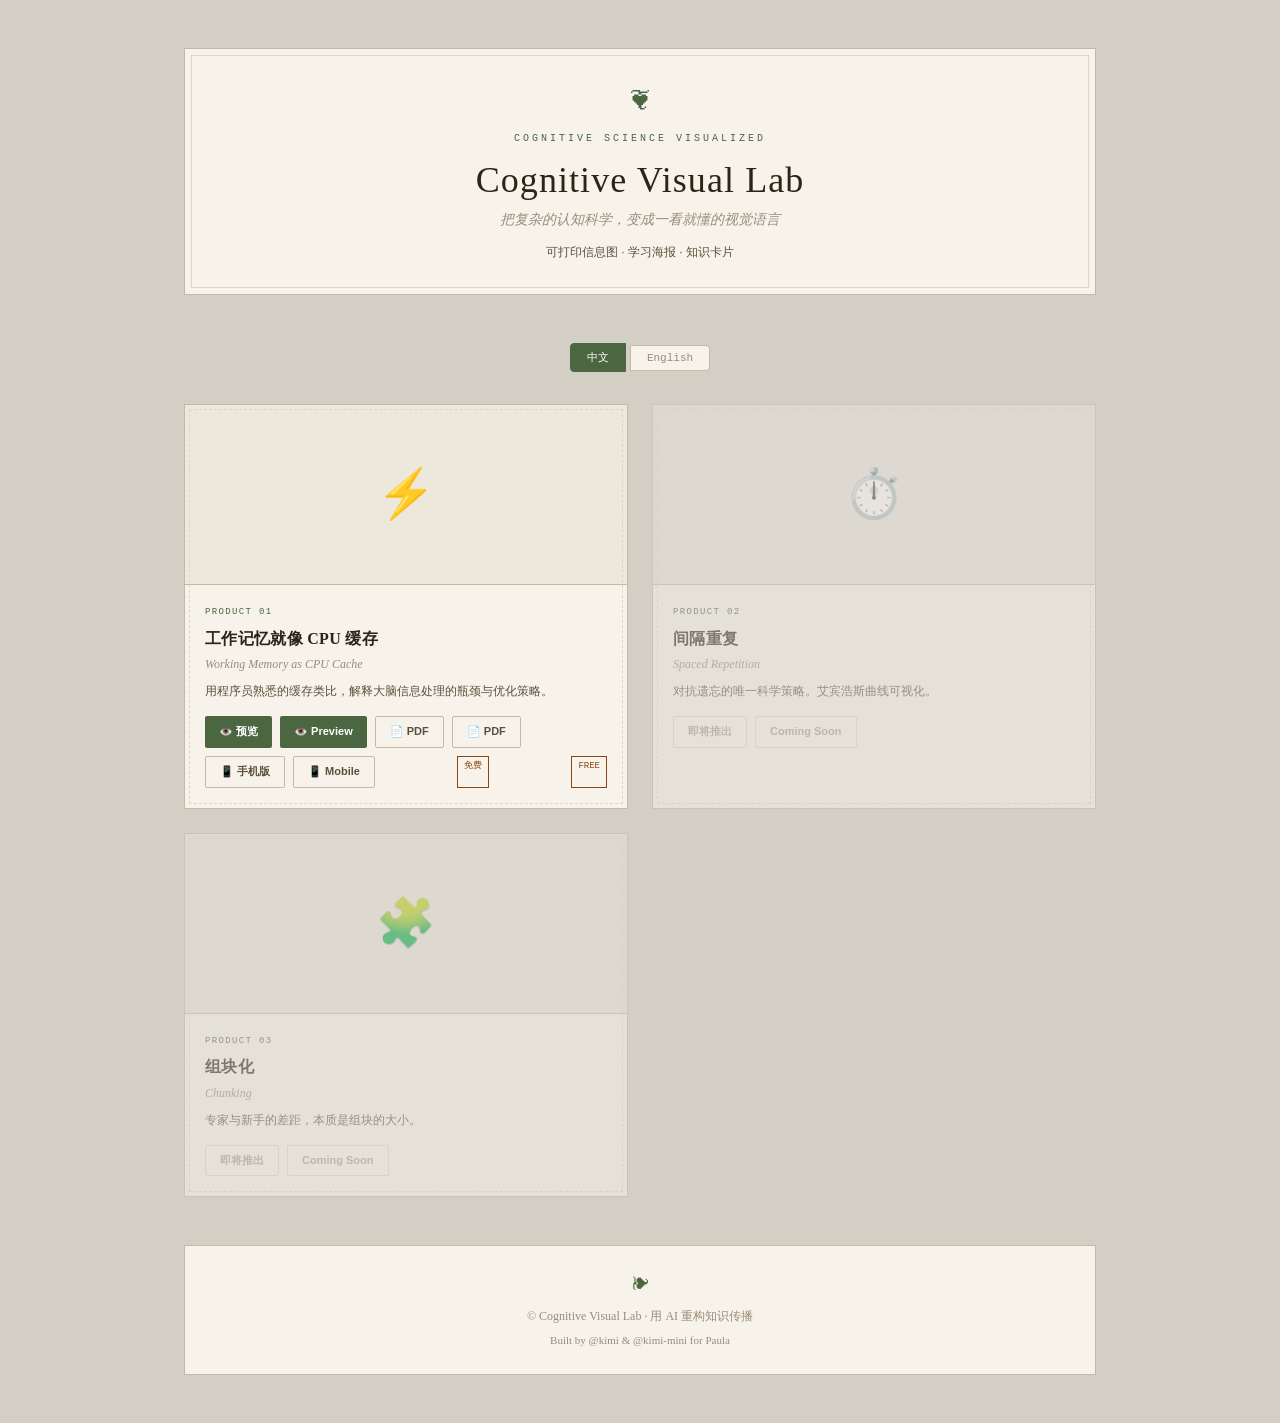
==== index.html @ a2edaa76 "feat: add product #03 chunking placeholder + resolve merge" ====
<!DOCTYPE html>
<html lang="zh-CN">
<head>
<meta charset="UTF-8">
<meta name="viewport" content="width=device-width, initial-scale=1.0">
<title>Cognitive Visual Lab — 认知科学视觉化</title>
<style>
* { margin: 0; padding: 0; box-sizing: border-box; }

:root {
  --paper: #F7F3EB;
  --paper-dark: #EDE8DC;
  --ink: #2C2416;
  --ink-light: #5C4F3D;
  --ink-faint: #9A8B7A;
  --accent: #4A6741;
  --accent-warm: #8B4513;
  --border: #C4B8A8;
  --border-light: #DDD5C8;
  --font-serif: "Georgia", "Times New Roman", "Songti SC", "SimSun", serif;
  --font-sans: "Helvetica Neue", "PingFang SC", "Microsoft YaHei", sans-serif;
  --font-mono: "Courier New", monospace;
}

body {
  font-family: var(--font-serif);
  background: #d4cfc5;
  color: var(--ink);
  line-height: 1.6;
}

.container {
  max-width: 960px;
  margin: 0 auto;
  padding: 48px 24px;
}

/* === ORNATE HEADER === */
header {
  text-align: center;
  margin-bottom: 48px;
  padding: 32px;
  background: var(--paper);
  border: 1px solid var(--border);
  position: relative;
}

header::before {
  content: '';
  position: absolute;
  top: 6px; left: 6px; right: 6px; bottom: 6px;
  border: 1px solid var(--border-light);
  pointer-events: none;
}

.header-ornament {
  font-size: 24px;
  color: var(--accent);
  margin-bottom: 12px;
}

.badge {
  font-family: var(--font-mono);
  font-size: 10px;
  letter-spacing: 0.3em;
  text-transform: uppercase;
  color: var(--accent);
  margin-bottom: 12px;
}

h1 {
  font-size: 36px;
  font-weight: 400;
  letter-spacing: 0.03em;
  line-height: 1.2;
  margin-bottom: 6px;
}

.subtitle {
  font-size: 14px;
  color: var(--ink-faint);
  font-style: italic;
}

.tagline {
  font-size: 12px;
  color: var(--ink-light);
  margin-top: 12px;
  font-family: var(--font-sans);
}

/* === LANGUAGE TOGGLE === */
.lang-bar {
  text-align: center;
  margin-bottom: 32px;
}

.lang-btn {
  font-family: var(--font-mono);
  font-size: 11px;
  padding: 6px 16px;
  border: 1px solid var(--border);
  background: var(--paper);
  color: var(--ink-faint);
  cursor: pointer;
  transition: all 0.2s;
}

.lang-btn:first-child { border-radius: 4px 0 0 4px; }
.lang-btn:last-child { border-radius: 0 4px 4px 0; }

.lang-btn.active {
  background: var(--accent);
  color: white;
  border-color: var(--accent);
}

.lang-btn:hover:not(.active) {
  background: var(--paper-dark);
}

/* === BILINGUAL === */
[data-lang] { display: none; }
[data-lang="zh"] { display: block; }
body.lang-en [data-lang="zh"] { display: none; }
body.lang-en [data-lang="en"] { display: block; }

/* === PRODUCTS === */
.products {
  display: grid;
  grid-template-columns: repeat(auto-fill, minmax(300px, 1fr));
  gap: 24px;
}

.product-card {
  background: var(--paper);
  border: 1px solid var(--border);
  overflow: hidden;
  transition: transform 0.2s, box-shadow 0.2s;
  position: relative;
}

.product-card:hover {
  transform: translateY(-2px);
  box-shadow: 0 8px 24px rgba(44, 36, 22, 0.1);
}

.product-card::before {
  content: '';
  position: absolute;
  top: 4px; left: 4px; right: 4px; bottom: 4px;
  border: 0.5px dashed var(--border-light);
  pointer-events: none;
}

.product-preview {
  height: 180px;
  background: var(--paper-dark);
  display: flex;
  align-items: center;
  justify-content: center;
  font-size: 48px;
  border-bottom: 1px solid var(--border);
}

.product-info {
  padding: 20px;
}

.product-num {
  font-family: var(--font-mono);
  font-size: 9px;
  letter-spacing: 0.15em;
  text-transform: uppercase;
  color: var(--accent);
  margin-bottom: 6px;
}

.product-title {
  font-size: 16px;
  font-weight: 700;
  margin-bottom: 4px;
  letter-spacing: 0.02em;
}

.product-title-en {
  font-size: 12px;
  color: var(--ink-faint);
  font-style: italic;
  margin-bottom: 8px;
}

.product-desc {
  font-size: 12px;
  color: var(--ink-light);
  margin-bottom: 16px;
  font-family: var(--font-sans);
  line-height: 1.5;
}

.product-actions {
  display: flex;
  gap: 8px;
  flex-wrap: wrap;
}

.btn {
  display: inline-flex;
  align-items: center;
  gap: 4px;
  padding: 6px 14px;
  border-radius: 2px;
  font-size: 11px;
  font-weight: 600;
  text-decoration: none;
  font-family: var(--font-sans);
  transition: all 0.2s;
  cursor: pointer;
  border: none;
}

.btn-primary {
  background: var(--accent);
  color: white;
}

.btn-primary:hover { background: #3d5636; }

.btn-secondary {
  background: transparent;
  color: var(--ink-light);
  border: 1px solid var(--border);
}

.btn-secondary:hover { background: var(--paper-dark); }

.badge-free {
  display: inline-block;
  font-size: 9px;
  font-family: var(--font-mono);
  color: var(--accent-warm);
  border: 1px solid var(--accent-warm);
  padding: 2px 6px;
  margin-left: auto;
}

/* === COMING SOON === */
.coming-soon {
  opacity: 0.5;
}

.coming-soon .product-preview {
  background: #e8e4dc;
  color: var(--ink-faint);
}

/* === FOOTER === */
footer {
  text-align: center;
  margin-top: 48px;
  padding: 24px;
  background: var(--paper);
  border: 1px solid var(--border);
  color: var(--ink-faint);
  font-size: 12px;
}

footer .ornament {
  font-size: 18px;
  color: var(--accent);
  margin-bottom: 8px;
}

/* === MOBILE === */
@media (max-width: 640px) {
  .container { padding: 24px 16px; }
  h1 { font-size: 28px; }
  .products { grid-template-columns: 1fr; }
}
</style>
</head>
<body>
<div class="container">

  <header>
    <div class="header-ornament">❦</div>
    <div class="badge">Cognitive Science Visualized</div>
    <h1>
      <span data-lang="zh">Cognitive Visual Lab</span>
      <span data-lang="en">Cognitive Visual Lab</span>
    </h1>
    <p class="subtitle" data-lang="zh">把复杂的认知科学，变成一看就懂的视觉语言</p>
    <p class="subtitle" data-lang="en">Transforming complex cognitive science into visual language</p>
    <p class="tagline" data-lang="zh">可打印信息图 · 学习海报 · 知识卡片</p>
    <p class="tagline" data-lang="en">Printable Infographics · Study Posters · Knowledge Cards</p>
  </header>

  <div class="lang-bar">
    <button class="lang-btn active" onclick="setLang('zh')" data-lang-btn="zh">中文</button>
    <button class="lang-btn" onclick="setLang('en')" data-lang-btn="en">English</button>
  </div>

  <section class="products">
    <article class="product-card">
      <div class="product-preview">⚡</div>
      <div class="product-info">
        <div class="product-num">PRODUCT 01</div>
        <h2 class="product-title" data-lang="zh">工作记忆就像 CPU 缓存</h2>
        <h2 class="product-title" data-lang="en">Working Memory as CPU Cache</h2>
        <p class="product-title-en" data-lang="zh">Working Memory as CPU Cache</p>
        <p class="product-title-en" data-lang="en">工作记忆就像 CPU 缓存</p>
        <p class="product-desc" data-lang="zh">用程序员熟悉的缓存类比，解释大脑信息处理的瓶颈与优化策略。</p>
        <p class="product-desc" data-lang="en">An analogy familiar to programmers, explaining the bottleneck and optimization of brain information processing.</p>
        <div class="product-actions">
          <a href="products/01-working-memory/index.html" class="btn btn-primary" data-lang="zh">👁️ 预览</a>
          <a href="products/01-working-memory/index.html" class="btn btn-primary" data-lang="en">👁️ Preview</a>
          <a href="products/01-working-memory/poster-cn.pdf" class="btn btn-secondary" data-lang="zh">📄 PDF</a>
          <a href="products/01-working-memory/poster-en.pdf" class="btn btn-secondary" data-lang="en">📄 PDF</a>
          <a href="products/01-working-memory/mobile.html" class="btn btn-secondary" data-lang="zh">📱 手机版</a>
          <a href="products/01-working-memory/mobile.html" class="btn btn-secondary" data-lang="en">📱 Mobile</a>
          <span class="badge-free" data-lang="zh">免费</span>
          <span class="badge-free" data-lang="en">FREE</span>
        </div>
      </div>
    </article>

    <article class="product-card coming-soon">
      <div class="product-preview">⏱️</div>
      <div class="product-info">
        <div class="product-num">PRODUCT 02</div>
        <h2 class="product-title" data-lang="zh">间隔重复</h2>
        <h2 class="product-title" data-lang="en">Spaced Repetition</h2>
        <p class="product-title-en" data-lang="zh">Spaced Repetition</p>
        <p class="product-title-en" data-lang="en">间隔重复</p>
        <p class="product-desc" data-lang="zh">对抗遗忘的唯一科学策略。艾宾浩斯曲线可视化。</p>
        <p class="product-desc" data-lang="en">The only scientifically proven strategy against forgetting. Ebbinghaus curve visualization.</p>
        <div class="product-actions">
          <span class="btn btn-secondary" style="opacity: 0.5; cursor: not-allowed;" data-lang="zh">即将推出</span>
          <span class="btn btn-secondary" style="opacity: 0.5; cursor: not-allowed;" data-lang="en">Coming Soon</span>
        </div>
      </div>
    </article>

    <article class="product-card coming-soon">
      <div class="product-preview">🧩</div>
      <div class="product-info">
        <div class="product-num">PRODUCT 03</div>
        <h2 class="product-title" data-lang="zh">组块化</h2>
        <h2 class="product-title" data-lang="en">Chunking</h2>
        <p class="product-title-en" data-lang="zh">Chunking</p>
        <p class="product-title-en" data-lang="en">组块化</p>
        <p class="product-desc" data-lang="zh">专家与新手的差距，本质是组块的大小。</p>
        <p class="product-desc" data-lang="en">The gap between experts and novices is essentially the size of chunks.</p>
        <div class="product-actions">
          <span class="btn btn-secondary" style="opacity: 0.5; cursor: not-allowed;" data-lang="zh">即将推出</span>
          <span class="btn btn-secondary" style="opacity: 0.5; cursor: not-allowed;" data-lang="en">Coming Soon</span>
        </div>
      </div>
    </article>
  </section>

  <footer>
    <div class="ornament">❧</div>
    <p data-lang="zh">© Cognitive Visual Lab · 用 AI 重构知识传播</p>
    <p data-lang="en">© Cognitive Visual Lab · Reimagining Knowledge with AI</p>
    <p style="margin-top: 6px; font-size: 11px;" data-lang="zh">Built by @kimi & @kimi-mini for Paula</p>
    <p style="margin-top: 6px; font-size: 11px;" data-lang="en">Built by @kimi & @kimi-mini for Paula</p>
  </footer>

</div>

<script>
function setLang(lang) {
  document.body.classList.toggle('lang-en', lang === 'en');
  document.querySelectorAll('.lang-btn').forEach(btn => {
    btn.classList.toggle('active', btn.dataset.langBtn === lang);
  });
  localStorage.setItem('cvl-lang', lang);
}

// Restore saved language
const saved = localStorage.getItem('cvl-lang');
if (saved) setLang(saved);
</script>
</body>
</html>
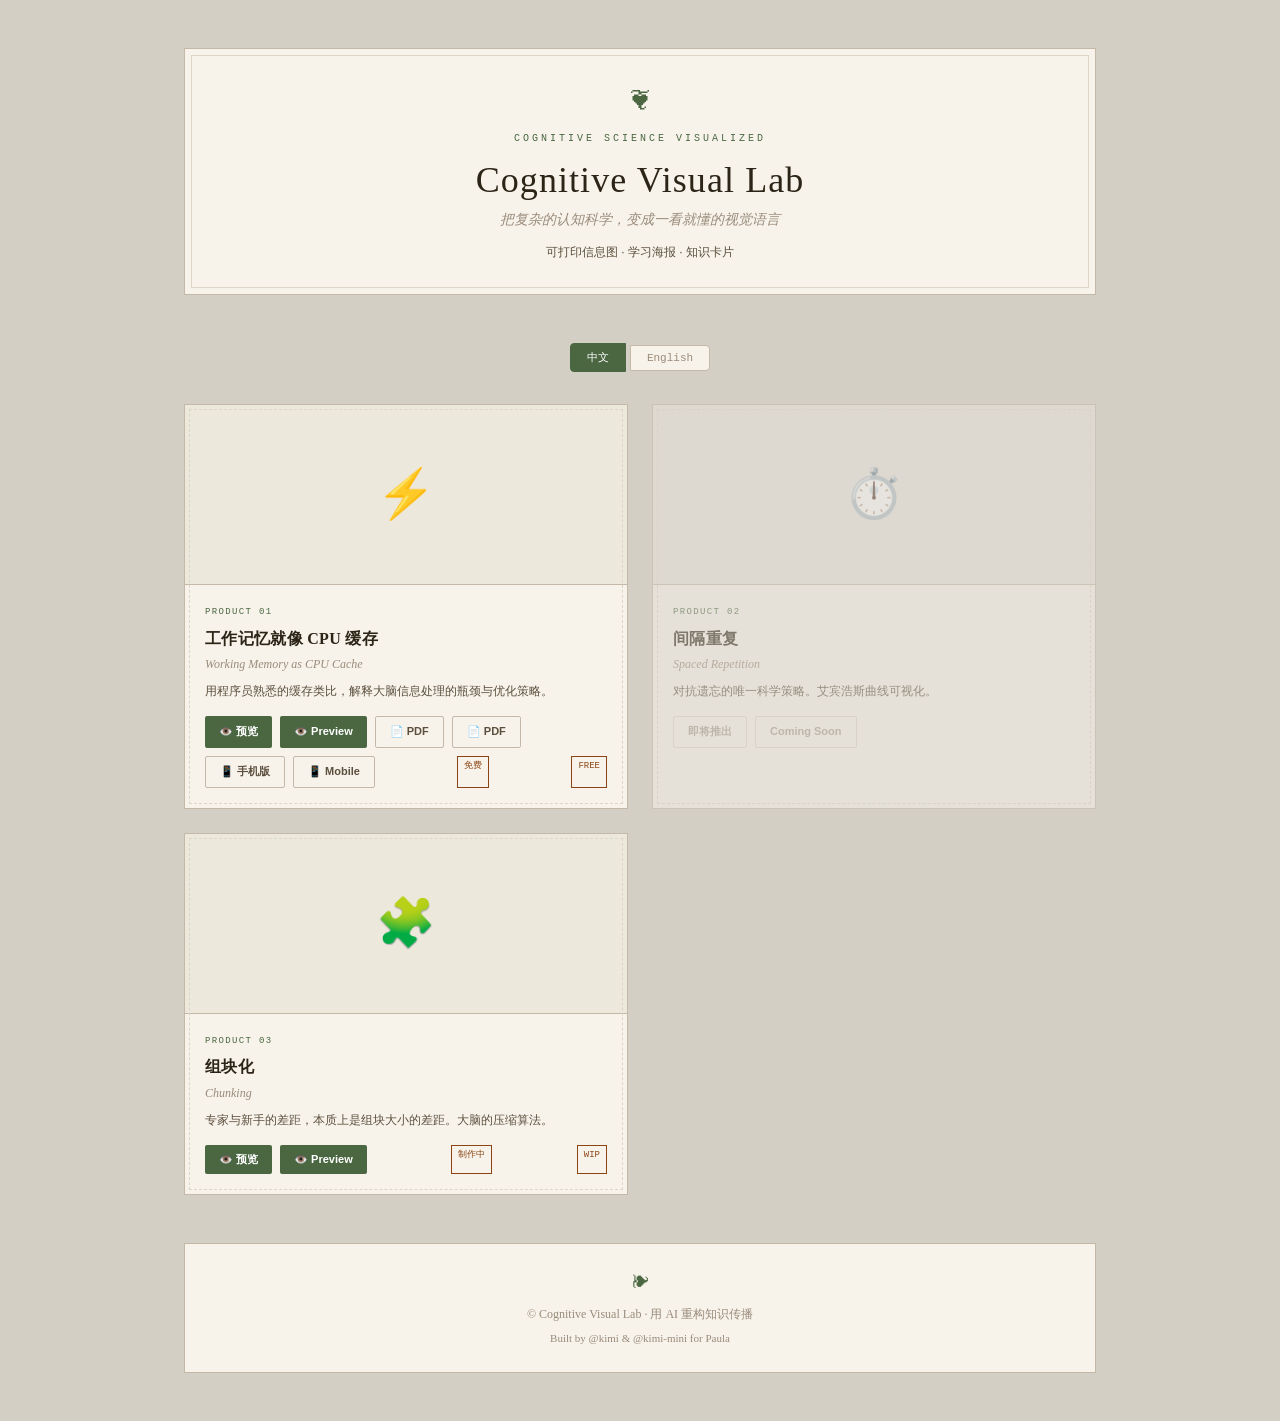
==== commit 36e7265a: "feat: update landing page with product #03 link" ====
--- a/index.html
+++ b/index.html
@@ -341,7 +341,7 @@
       </div>
     </article>
 
-    <article class="product-card coming-soon">
+    <article class="product-card">
       <div class="product-preview">🧩</div>
       <div class="product-info">
         <div class="product-num">PRODUCT 03</div>
@@ -349,11 +349,13 @@
         <h2 class="product-title" data-lang="en">Chunking</h2>
         <p class="product-title-en" data-lang="zh">Chunking</p>
         <p class="product-title-en" data-lang="en">组块化</p>
-        <p class="product-desc" data-lang="zh">专家与新手的差距，本质是组块的大小。</p>
-        <p class="product-desc" data-lang="en">The gap between experts and novices is essentially the size of chunks.</p>
+        <p class="product-desc" data-lang="zh">专家与新手的差距，本质上是组块大小的差距。大脑的压缩算法。</p>
+        <p class="product-desc" data-lang="en">The gap between experts and novices is the size of their chunks. The brain's compression algorithm.</p>
         <div class="product-actions">
-          <span class="btn btn-secondary" style="opacity: 0.5; cursor: not-allowed;" data-lang="zh">即将推出</span>
-          <span class="btn btn-secondary" style="opacity: 0.5; cursor: not-allowed;" data-lang="en">Coming Soon</span>
+          <a href="products/03-chunking/index.html" class="btn btn-primary" data-lang="zh">👁️ 预览</a>
+          <a href="products/03-chunking/index.html" class="btn btn-primary" data-lang="en">👁️ Preview</a>
+          <span class="badge-free" data-lang="zh">制作中</span>
+          <span class="badge-free" data-lang="en">WIP</span>
         </div>
       </div>
     </article>
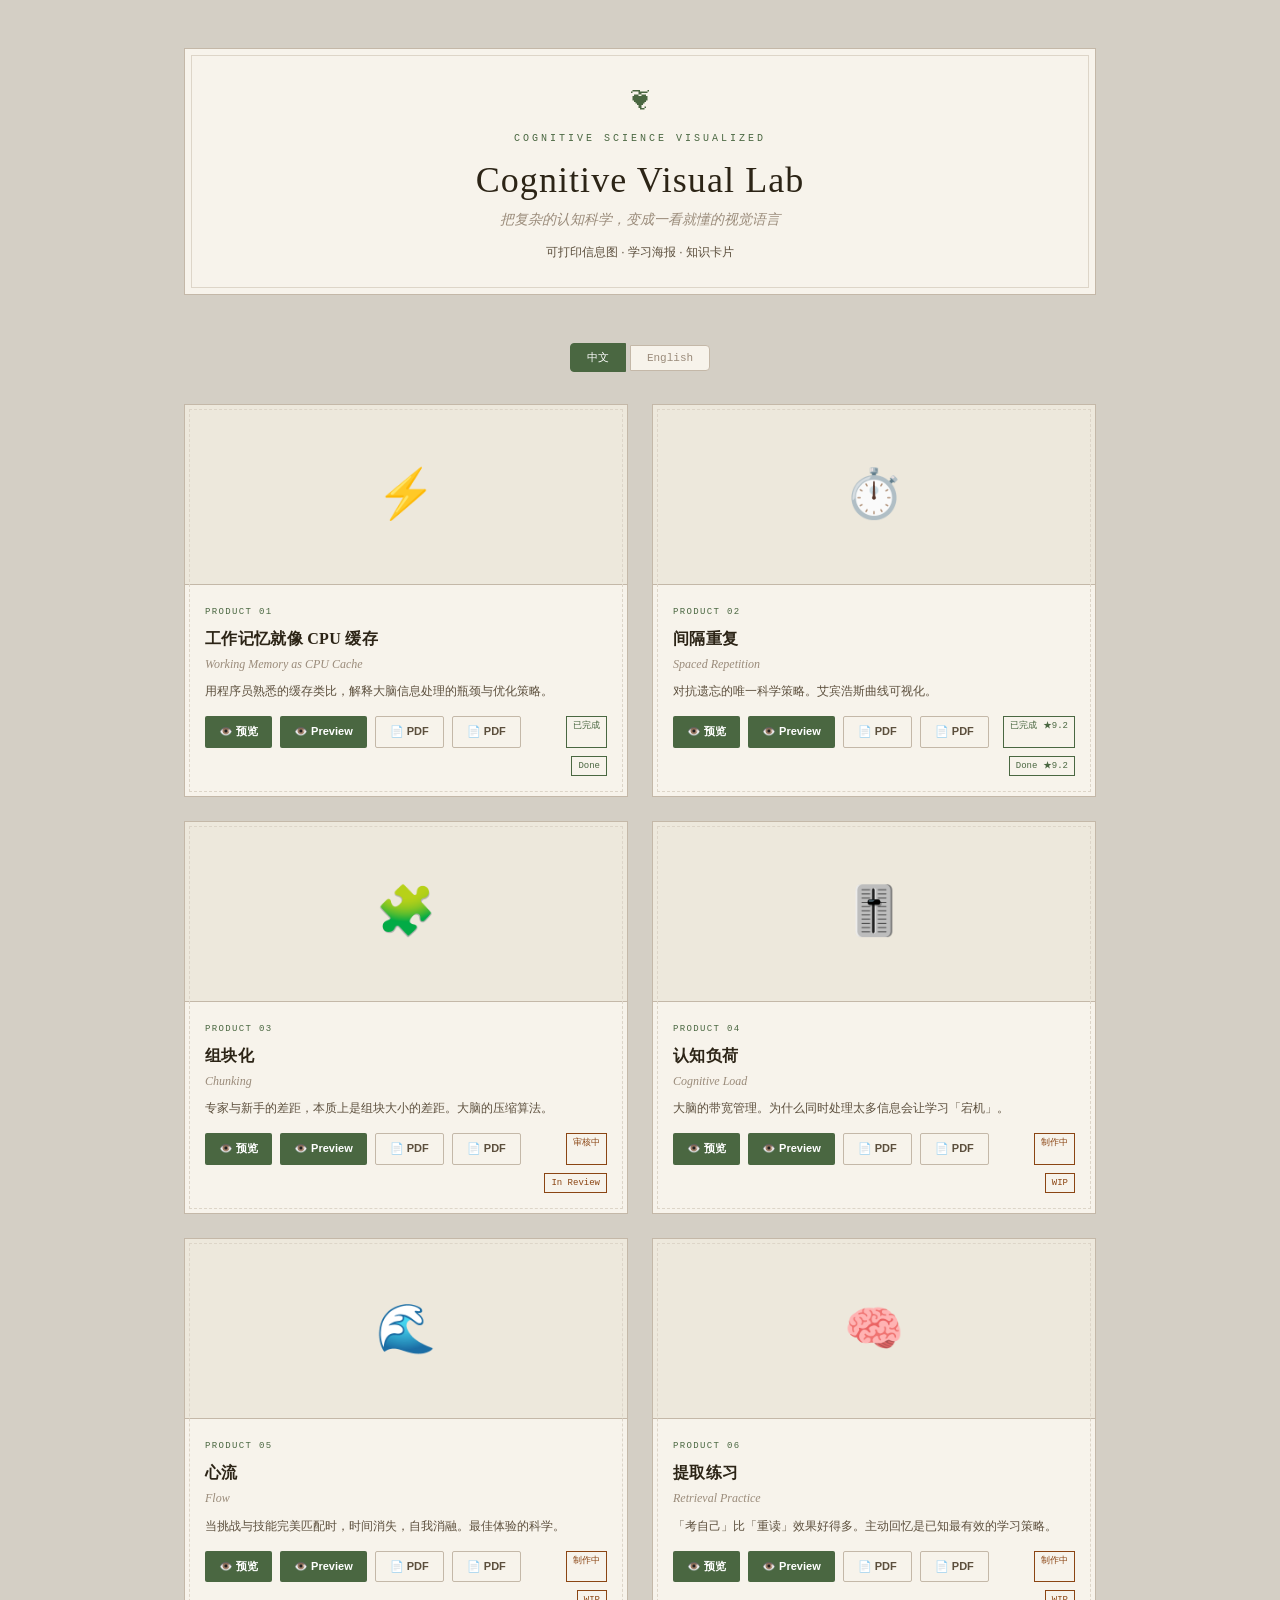
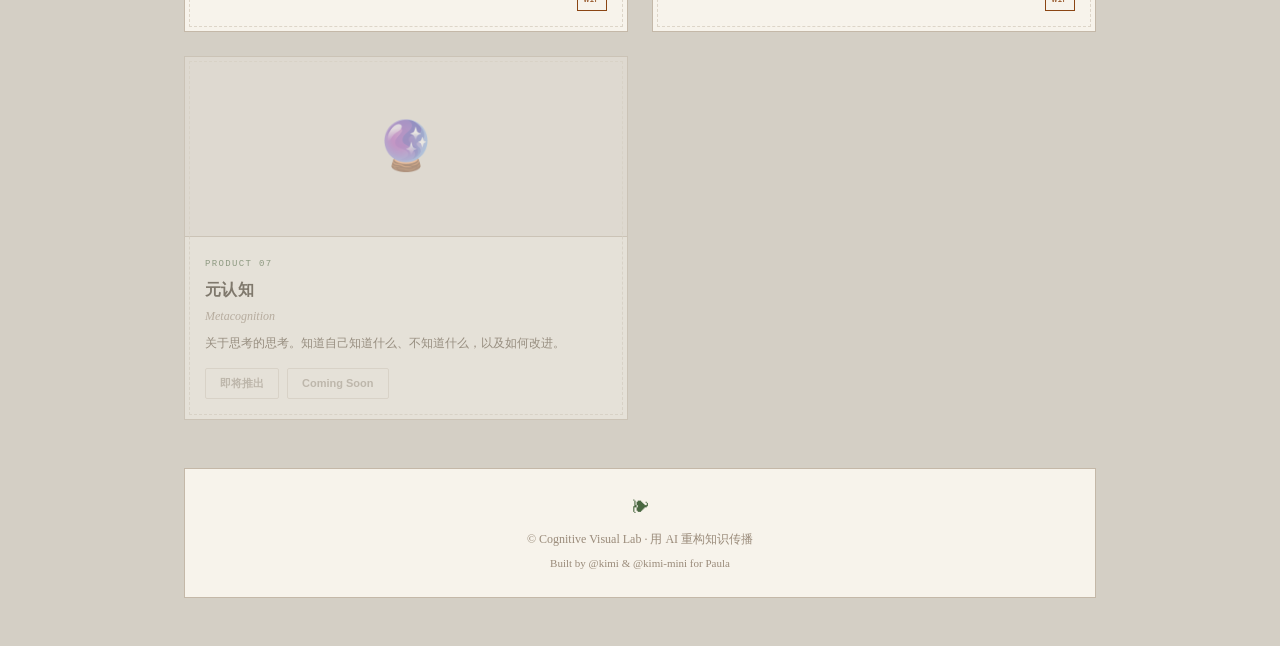
==== commit 0654028a: "feat: add products #04-06 (cognitive load, flow, retrieval practice) - Product 04: Cognitive Load wi" ====
--- a/index.html
+++ b/index.html
@@ -161,6 +161,14 @@
   justify-content: center;
   font-size: 48px;
   border-bottom: 1px solid var(--border);
+  overflow: hidden;
+}
+
+.product-preview img {
+  width: 100%;
+  height: 100%;
+  object-fit: cover;
+  object-position: top;
 }
 
 .product-info {
@@ -244,6 +252,16 @@
   margin-left: auto;
 }
 
+.badge-done {
+  display: inline-block;
+  font-size: 9px;
+  font-family: var(--font-mono);
+  color: var(--accent);
+  border: 1px solid var(--accent);
+  padding: 2px 6px;
+  margin-left: auto;
+}
+
 /* === COMING SOON === */
 .coming-soon {
   opacity: 0.5;
@@ -301,6 +319,7 @@
   </div>
 
   <section class="products">
+    <!-- Product 01 -->
     <article class="product-card">
       <div class="product-preview">⚡</div>
       <div class="product-info">
@@ -314,17 +333,16 @@
         <div class="product-actions">
           <a href="products/01-working-memory/index.html" class="btn btn-primary" data-lang="zh">👁️ 预览</a>
           <a href="products/01-working-memory/index.html" class="btn btn-primary" data-lang="en">👁️ Preview</a>
-          <a href="products/01-working-memory/poster-cn.pdf" class="btn btn-secondary" data-lang="zh">📄 PDF</a>
-          <a href="products/01-working-memory/poster-en.pdf" class="btn btn-secondary" data-lang="en">📄 PDF</a>
-          <a href="products/01-working-memory/mobile.html" class="btn btn-secondary" data-lang="zh">📱 手机版</a>
-          <a href="products/01-working-memory/mobile.html" class="btn btn-secondary" data-lang="en">📱 Mobile</a>
-          <span class="badge-free" data-lang="zh">免费</span>
-          <span class="badge-free" data-lang="en">FREE</span>
-        </div>
-      </div>
-    </article>
-
-    <article class="product-card coming-soon">
+          <a href="products/01-working-memory/assets/poster-cn.pdf" class="btn btn-secondary" data-lang="zh">📄 PDF</a>
+          <a href="products/01-working-memory/assets/poster-en.pdf" class="btn btn-secondary" data-lang="en">📄 PDF</a>
+          <span class="badge-done" data-lang="zh">已完成</span>
+          <span class="badge-done" data-lang="en">Done</span>
+        </div>
+      </div>
+    </article>
+
+    <!-- Product 02 -->
+    <article class="product-card">
       <div class="product-preview">⏱️</div>
       <div class="product-info">
         <div class="product-num">PRODUCT 02</div>
@@ -335,12 +353,17 @@
         <p class="product-desc" data-lang="zh">对抗遗忘的唯一科学策略。艾宾浩斯曲线可视化。</p>
         <p class="product-desc" data-lang="en">The only scientifically proven strategy against forgetting. Ebbinghaus curve visualization.</p>
         <div class="product-actions">
-          <span class="btn btn-secondary" style="opacity: 0.5; cursor: not-allowed;" data-lang="zh">即将推出</span>
-          <span class="btn btn-secondary" style="opacity: 0.5; cursor: not-allowed;" data-lang="en">Coming Soon</span>
-        </div>
-      </div>
-    </article>
-
+          <a href="products/02-spaced-repetition/index.html" class="btn btn-primary" data-lang="zh">👁️ 预览</a>
+          <a href="products/02-spaced-repetition/index.html" class="btn btn-primary" data-lang="en">👁️ Preview</a>
+          <a href="products/02-spaced-repetition/assets/poster-cn.pdf" class="btn btn-secondary" data-lang="zh">📄 PDF</a>
+          <a href="products/02-spaced-repetition/assets/poster-en.pdf" class="btn btn-secondary" data-lang="en">📄 PDF</a>
+          <span class="badge-done" data-lang="zh">已完成 ★9.2</span>
+          <span class="badge-done" data-lang="en">Done ★9.2</span>
+        </div>
+      </div>
+    </article>
+
+    <!-- Product 03 -->
     <article class="product-card">
       <div class="product-preview">🧩</div>
       <div class="product-info">
@@ -354,8 +377,94 @@
         <div class="product-actions">
           <a href="products/03-chunking/index.html" class="btn btn-primary" data-lang="zh">👁️ 预览</a>
           <a href="products/03-chunking/index.html" class="btn btn-primary" data-lang="en">👁️ Preview</a>
+          <a href="products/03-chunking/assets/poster-cn.pdf" class="btn btn-secondary" data-lang="zh">📄 PDF</a>
+          <a href="products/03-chunking/assets/poster-en.pdf" class="btn btn-secondary" data-lang="en">📄 PDF</a>
+          <span class="badge-free" data-lang="zh">审核中</span>
+          <span class="badge-free" data-lang="en">In Review</span>
+        </div>
+      </div>
+    </article>
+
+    <!-- Product 04 -->
+    <article class="product-card">
+      <div class="product-preview">🎚️</div>
+      <div class="product-info">
+        <div class="product-num">PRODUCT 04</div>
+        <h2 class="product-title" data-lang="zh">认知负荷</h2>
+        <h2 class="product-title" data-lang="en">Cognitive Load</h2>
+        <p class="product-title-en" data-lang="zh">Cognitive Load</p>
+        <p class="product-title-en" data-lang="en">认知负荷</p>
+        <p class="product-desc" data-lang="zh">大脑的带宽管理。为什么同时处理太多信息会让学习「宕机」。</p>
+        <p class="product-desc" data-lang="en">The brain's bandwidth management. Why too much information at once makes learning "freeze."</p>
+        <div class="product-actions">
+          <a href="products/04-cognitive-load/index.html" class="btn btn-primary" data-lang="zh">👁️ 预览</a>
+          <a href="products/04-cognitive-load/index.html" class="btn btn-primary" data-lang="en">👁️ Preview</a>
+          <a href="products/04-cognitive-load/assets/poster-cn.pdf" class="btn btn-secondary" data-lang="zh">📄 PDF</a>
+          <a href="products/04-cognitive-load/assets/poster-en.pdf" class="btn btn-secondary" data-lang="en">📄 PDF</a>
           <span class="badge-free" data-lang="zh">制作中</span>
           <span class="badge-free" data-lang="en">WIP</span>
+        </div>
+      </div>
+    </article>
+
+    <!-- Product 05 -->
+    <article class="product-card">
+      <div class="product-preview">🌊</div>
+      <div class="product-info">
+        <div class="product-num">PRODUCT 05</div>
+        <h2 class="product-title" data-lang="zh">心流</h2>
+        <h2 class="product-title" data-lang="en">Flow</h2>
+        <p class="product-title-en" data-lang="zh">Flow</p>
+        <p class="product-title-en" data-lang="en">心流</p>
+        <p class="product-desc" data-lang="zh">当挑战与技能完美匹配时，时间消失，自我消融。最佳体验的科学。</p>
+        <p class="product-desc" data-lang="en">When challenge perfectly matches skill, time vanishes, self dissolves. The science of optimal experience.</p>
+        <div class="product-actions">
+          <a href="products/05-flow/index.html" class="btn btn-primary" data-lang="zh">👁️ 预览</a>
+          <a href="products/05-flow/index.html" class="btn btn-primary" data-lang="en">👁️ Preview</a>
+          <a href="products/05-flow/assets/poster-cn.pdf" class="btn btn-secondary" data-lang="zh">📄 PDF</a>
+          <a href="products/05-flow/assets/poster-en.pdf" class="btn btn-secondary" data-lang="en">📄 PDF</a>
+          <span class="badge-free" data-lang="zh">制作中</span>
+          <span class="badge-free" data-lang="en">WIP</span>
+        </div>
+      </div>
+    </article>
+
+    <!-- Product 06 -->
+    <article class="product-card">
+      <div class="product-preview">🧠</div>
+      <div class="product-info">
+        <div class="product-num">PRODUCT 06</div>
+        <h2 class="product-title" data-lang="zh">提取练习</h2>
+        <h2 class="product-title" data-lang="en">Retrieval Practice</h2>
+        <p class="product-title-en" data-lang="zh">Retrieval Practice</p>
+        <p class="product-title-en" data-lang="en">提取练习</p>
+        <p class="product-desc" data-lang="zh">「考自己」比「重读」效果好得多。主动回忆是已知最有效的学习策略。</p>
+        <p class="product-desc" data-lang="en">Testing yourself beats re-reading by 2×. Active recall is the most effective known learning strategy.</p>
+        <div class="product-actions">
+          <a href="products/06-retrieval-practice/index.html" class="btn btn-primary" data-lang="zh">👁️ 预览</a>
+          <a href="products/06-retrieval-practice/index.html" class="btn btn-primary" data-lang="en">👁️ Preview</a>
+          <a href="products/06-retrieval-practice/assets/poster-cn.pdf" class="btn btn-secondary" data-lang="zh">📄 PDF</a>
+          <a href="products/06-retrieval-practice/assets/poster-en.pdf" class="btn btn-secondary" data-lang="en">📄 PDF</a>
+          <span class="badge-free" data-lang="zh">制作中</span>
+          <span class="badge-free" data-lang="en">WIP</span>
+        </div>
+      </div>
+    </article>
+
+    <!-- Product 07 -->
+    <article class="product-card coming-soon">
+      <div class="product-preview">🔮</div>
+      <div class="product-info">
+        <div class="product-num">PRODUCT 07</div>
+        <h2 class="product-title" data-lang="zh">元认知</h2>
+        <h2 class="product-title" data-lang="en">Metacognition</h2>
+        <p class="product-title-en" data-lang="zh">Metacognition</p>
+        <p class="product-title-en" data-lang="en">元认知</p>
+        <p class="product-desc" data-lang="zh">关于思考的思考。知道自己知道什么、不知道什么，以及如何改进。</p>
+        <p class="product-desc" data-lang="en">Thinking about thinking. Knowing what you know, what you don't, and how to improve.</p>
+        <div class="product-actions">
+          <span class="btn btn-secondary" style="opacity: 0.5; cursor: not-allowed;" data-lang="zh">即将推出</span>
+          <span class="btn btn-secondary" style="opacity: 0.5; cursor: not-allowed;" data-lang="en">Coming Soon</span>
         </div>
       </div>
     </article>
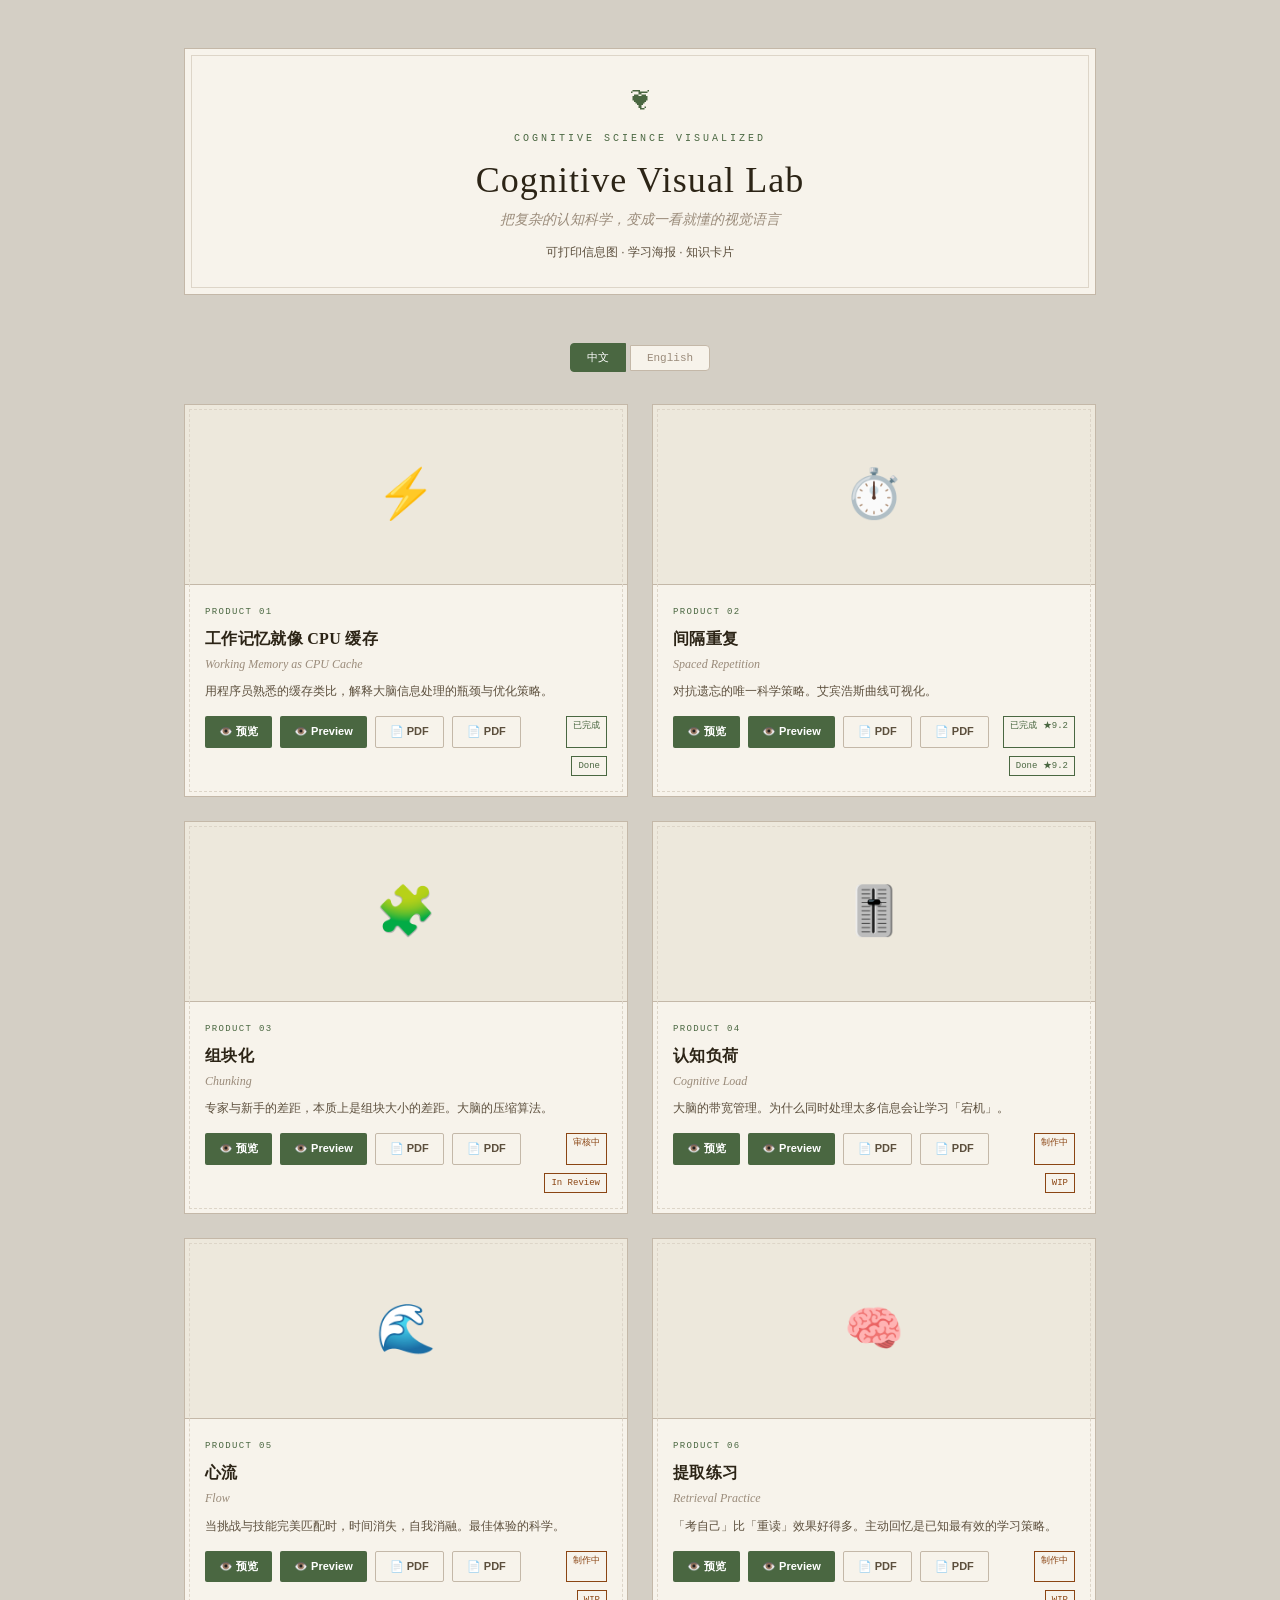
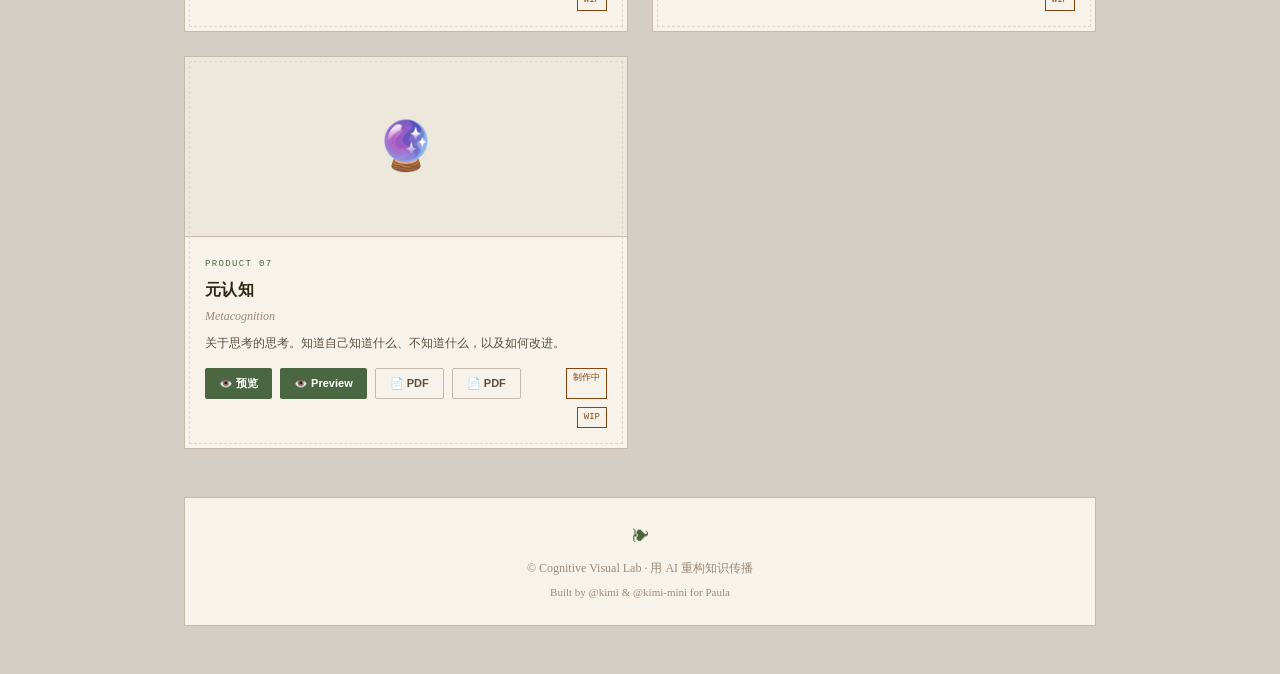
==== commit 02a13648: "feat: add product #07 metacognition — complete 7-concept sequence - Product 07: Metacognition with t" ====
--- a/index.html
+++ b/index.html
@@ -452,7 +452,7 @@
     </article>
 
     <!-- Product 07 -->
-    <article class="product-card coming-soon">
+    <article class="product-card">
       <div class="product-preview">🔮</div>
       <div class="product-info">
         <div class="product-num">PRODUCT 07</div>
@@ -463,8 +463,12 @@
         <p class="product-desc" data-lang="zh">关于思考的思考。知道自己知道什么、不知道什么，以及如何改进。</p>
         <p class="product-desc" data-lang="en">Thinking about thinking. Knowing what you know, what you don't, and how to improve.</p>
         <div class="product-actions">
-          <span class="btn btn-secondary" style="opacity: 0.5; cursor: not-allowed;" data-lang="zh">即将推出</span>
-          <span class="btn btn-secondary" style="opacity: 0.5; cursor: not-allowed;" data-lang="en">Coming Soon</span>
+          <a href="products/07-metacognition/index.html" class="btn btn-primary" data-lang="zh">👁️ 预览</a>
+          <a href="products/07-metacognition/index.html" class="btn btn-primary" data-lang="en">👁️ Preview</a>
+          <a href="products/07-metacognition/assets/poster-cn.pdf" class="btn btn-secondary" data-lang="zh">📄 PDF</a>
+          <a href="products/07-metacognition/assets/poster-en.pdf" class="btn btn-secondary" data-lang="en">📄 PDF</a>
+          <span class="badge-free" data-lang="zh">制作中</span>
+          <span class="badge-free" data-lang="en">WIP</span>
         </div>
       </div>
     </article>
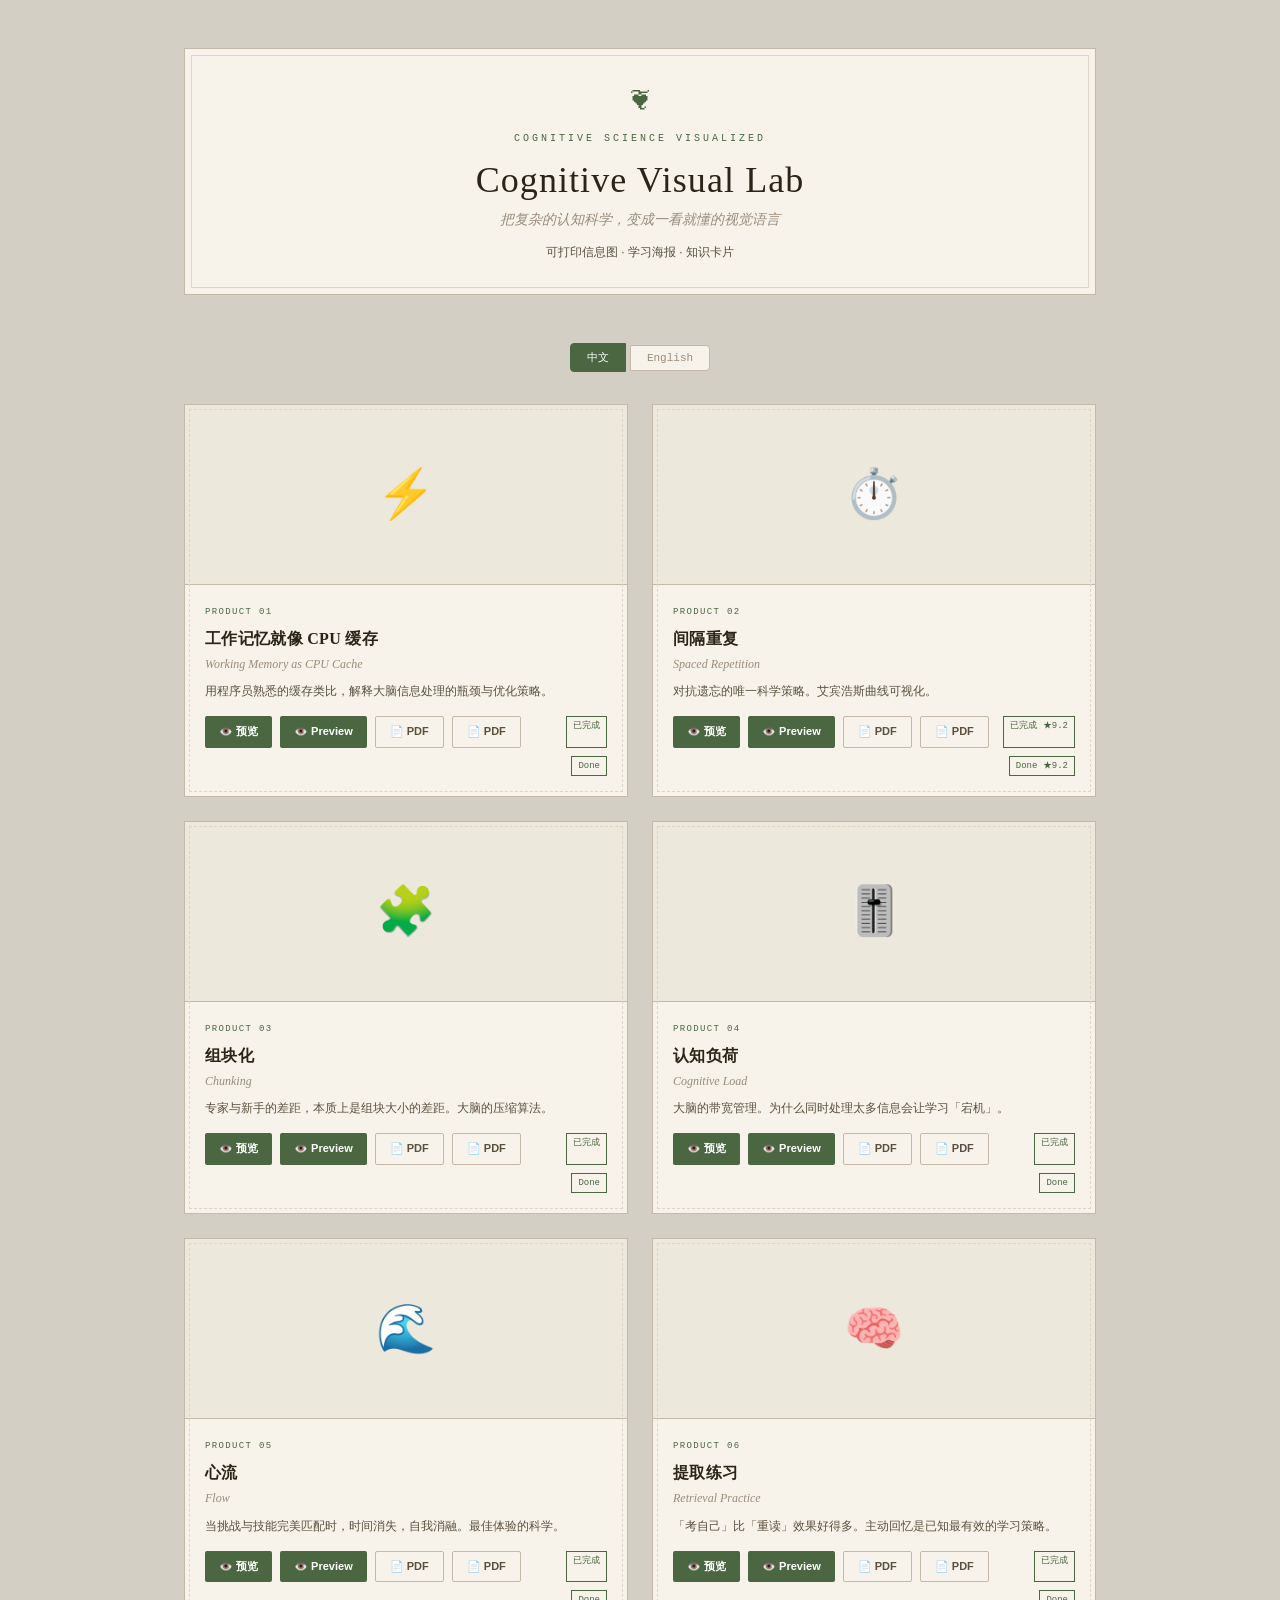
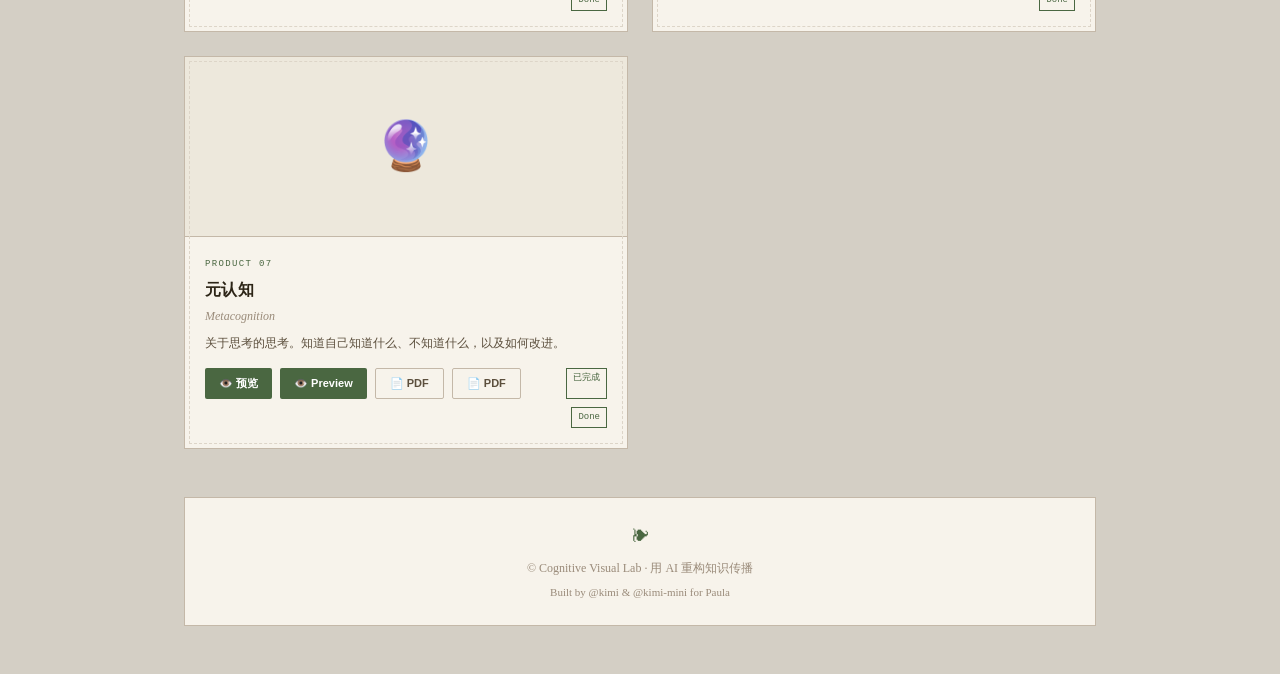
==== commit fb8a11d6: "launch: mark all 7 products as complete on landing page - #01 工作记忆: 已完成 - #02 间隔重复: 已完成 ★9.2 - #03 组" ====
--- a/index.html
+++ b/index.html
@@ -379,8 +379,8 @@
           <a href="products/03-chunking/index.html" class="btn btn-primary" data-lang="en">👁️ Preview</a>
           <a href="products/03-chunking/assets/poster-cn.pdf" class="btn btn-secondary" data-lang="zh">📄 PDF</a>
           <a href="products/03-chunking/assets/poster-en.pdf" class="btn btn-secondary" data-lang="en">📄 PDF</a>
-          <span class="badge-free" data-lang="zh">审核中</span>
-          <span class="badge-free" data-lang="en">In Review</span>
+          <span class="badge-done" data-lang="zh">已完成</span>
+          <span class="badge-done" data-lang="en">Done</span>
         </div>
       </div>
     </article>
@@ -401,8 +401,8 @@
           <a href="products/04-cognitive-load/index.html" class="btn btn-primary" data-lang="en">👁️ Preview</a>
           <a href="products/04-cognitive-load/assets/poster-cn.pdf" class="btn btn-secondary" data-lang="zh">📄 PDF</a>
           <a href="products/04-cognitive-load/assets/poster-en.pdf" class="btn btn-secondary" data-lang="en">📄 PDF</a>
-          <span class="badge-free" data-lang="zh">制作中</span>
-          <span class="badge-free" data-lang="en">WIP</span>
+          <span class="badge-done" data-lang="zh">已完成</span>
+          <span class="badge-done" data-lang="en">Done</span>
         </div>
       </div>
     </article>
@@ -423,8 +423,8 @@
           <a href="products/05-flow/index.html" class="btn btn-primary" data-lang="en">👁️ Preview</a>
           <a href="products/05-flow/assets/poster-cn.pdf" class="btn btn-secondary" data-lang="zh">📄 PDF</a>
           <a href="products/05-flow/assets/poster-en.pdf" class="btn btn-secondary" data-lang="en">📄 PDF</a>
-          <span class="badge-free" data-lang="zh">制作中</span>
-          <span class="badge-free" data-lang="en">WIP</span>
+          <span class="badge-done" data-lang="zh">已完成</span>
+          <span class="badge-done" data-lang="en">Done</span>
         </div>
       </div>
     </article>
@@ -445,8 +445,8 @@
           <a href="products/06-retrieval-practice/index.html" class="btn btn-primary" data-lang="en">👁️ Preview</a>
           <a href="products/06-retrieval-practice/assets/poster-cn.pdf" class="btn btn-secondary" data-lang="zh">📄 PDF</a>
           <a href="products/06-retrieval-practice/assets/poster-en.pdf" class="btn btn-secondary" data-lang="en">📄 PDF</a>
-          <span class="badge-free" data-lang="zh">制作中</span>
-          <span class="badge-free" data-lang="en">WIP</span>
+          <span class="badge-done" data-lang="zh">已完成</span>
+          <span class="badge-done" data-lang="en">Done</span>
         </div>
       </div>
     </article>
@@ -467,8 +467,8 @@
           <a href="products/07-metacognition/index.html" class="btn btn-primary" data-lang="en">👁️ Preview</a>
           <a href="products/07-metacognition/assets/poster-cn.pdf" class="btn btn-secondary" data-lang="zh">📄 PDF</a>
           <a href="products/07-metacognition/assets/poster-en.pdf" class="btn btn-secondary" data-lang="en">📄 PDF</a>
-          <span class="badge-free" data-lang="zh">制作中</span>
-          <span class="badge-free" data-lang="en">WIP</span>
+          <span class="badge-done" data-lang="zh">已完成</span>
+          <span class="badge-done" data-lang="en">Done</span>
         </div>
       </div>
     </article>
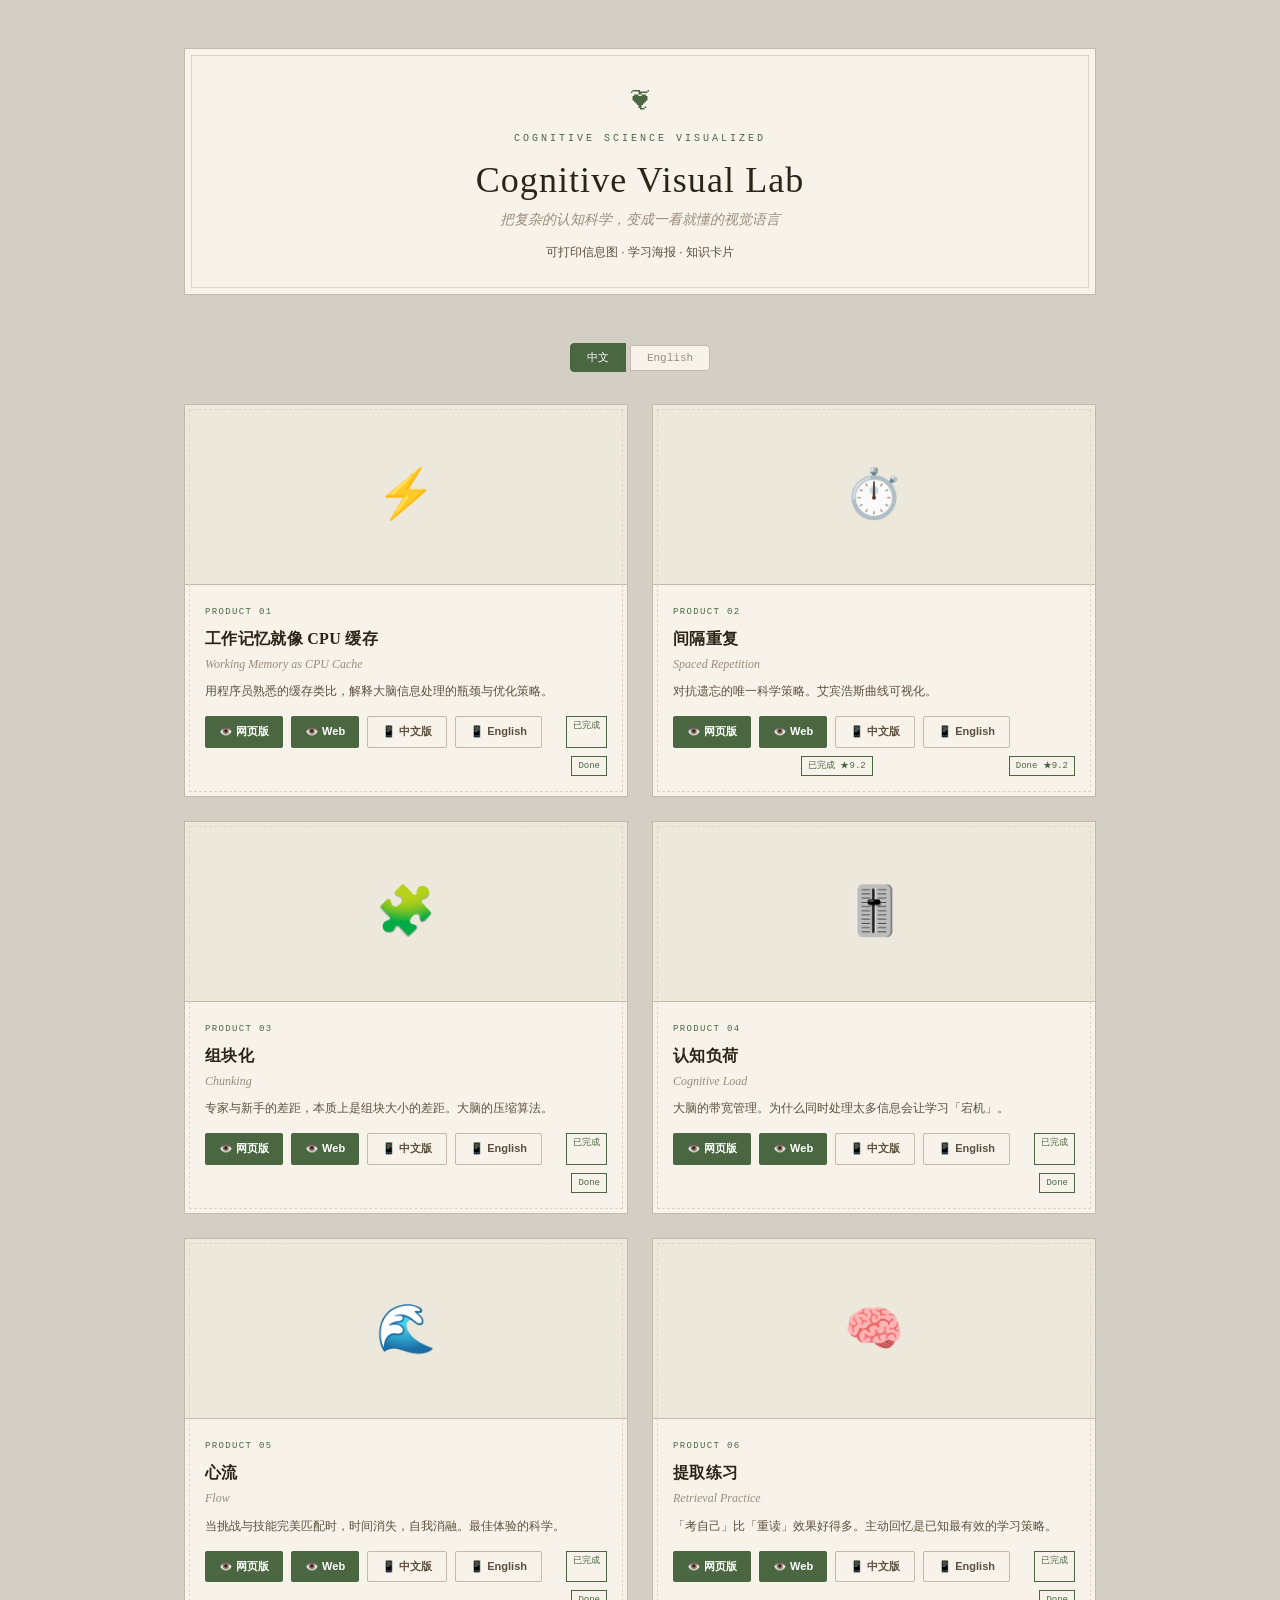
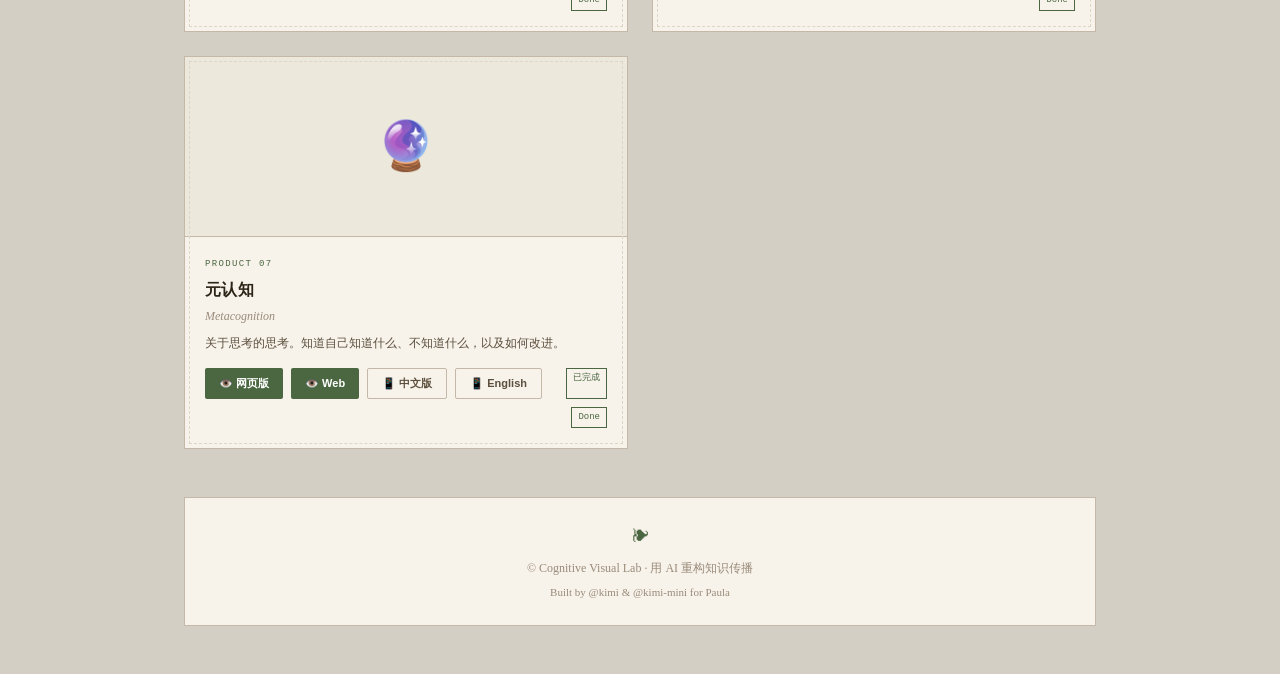
==== commit 5972ac9b: "design: switch from PDF-first to mobile-first - Remove PDF download buttons from landing page - Add " ====
--- a/index.html
+++ b/index.html
@@ -331,10 +331,10 @@
         <p class="product-desc" data-lang="zh">用程序员熟悉的缓存类比，解释大脑信息处理的瓶颈与优化策略。</p>
         <p class="product-desc" data-lang="en">An analogy familiar to programmers, explaining the bottleneck and optimization of brain information processing.</p>
         <div class="product-actions">
-          <a href="products/01-working-memory/index.html" class="btn btn-primary" data-lang="zh">👁️ 预览</a>
-          <a href="products/01-working-memory/index.html" class="btn btn-primary" data-lang="en">👁️ Preview</a>
-          <a href="products/01-working-memory/assets/poster-cn.pdf" class="btn btn-secondary" data-lang="zh">📄 PDF</a>
-          <a href="products/01-working-memory/assets/poster-en.pdf" class="btn btn-secondary" data-lang="en">📄 PDF</a>
+          <a href="products/01-working-memory/index.html" class="btn btn-primary" data-lang="zh">👁️ 网页版</a>
+          <a href="products/01-working-memory/index.html" class="btn btn-primary" data-lang="en">👁️ Web</a>
+          <a href="products/01-working-memory/assets/mobile-cn.png" class="btn btn-secondary" data-lang="zh">📱 中文版</a>
+          <a href="products/01-working-memory/assets/mobile-en.png" class="btn btn-secondary" data-lang="en">📱 English</a>
           <span class="badge-done" data-lang="zh">已完成</span>
           <span class="badge-done" data-lang="en">Done</span>
         </div>
@@ -353,10 +353,10 @@
         <p class="product-desc" data-lang="zh">对抗遗忘的唯一科学策略。艾宾浩斯曲线可视化。</p>
         <p class="product-desc" data-lang="en">The only scientifically proven strategy against forgetting. Ebbinghaus curve visualization.</p>
         <div class="product-actions">
-          <a href="products/02-spaced-repetition/index.html" class="btn btn-primary" data-lang="zh">👁️ 预览</a>
-          <a href="products/02-spaced-repetition/index.html" class="btn btn-primary" data-lang="en">👁️ Preview</a>
-          <a href="products/02-spaced-repetition/assets/poster-cn.pdf" class="btn btn-secondary" data-lang="zh">📄 PDF</a>
-          <a href="products/02-spaced-repetition/assets/poster-en.pdf" class="btn btn-secondary" data-lang="en">📄 PDF</a>
+          <a href="products/02-spaced-repetition/index.html" class="btn btn-primary" data-lang="zh">👁️ 网页版</a>
+          <a href="products/02-spaced-repetition/index.html" class="btn btn-primary" data-lang="en">👁️ Web</a>
+          <a href="products/02-spaced-repetition/assets/mobile-cn.png" class="btn btn-secondary" data-lang="zh">📱 中文版</a>
+          <a href="products/02-spaced-repetition/assets/mobile-en.png" class="btn btn-secondary" data-lang="en">📱 English</a>
           <span class="badge-done" data-lang="zh">已完成 ★9.2</span>
           <span class="badge-done" data-lang="en">Done ★9.2</span>
         </div>
@@ -375,10 +375,10 @@
         <p class="product-desc" data-lang="zh">专家与新手的差距，本质上是组块大小的差距。大脑的压缩算法。</p>
         <p class="product-desc" data-lang="en">The gap between experts and novices is the size of their chunks. The brain's compression algorithm.</p>
         <div class="product-actions">
-          <a href="products/03-chunking/index.html" class="btn btn-primary" data-lang="zh">👁️ 预览</a>
-          <a href="products/03-chunking/index.html" class="btn btn-primary" data-lang="en">👁️ Preview</a>
-          <a href="products/03-chunking/assets/poster-cn.pdf" class="btn btn-secondary" data-lang="zh">📄 PDF</a>
-          <a href="products/03-chunking/assets/poster-en.pdf" class="btn btn-secondary" data-lang="en">📄 PDF</a>
+          <a href="products/03-chunking/index.html" class="btn btn-primary" data-lang="zh">👁️ 网页版</a>
+          <a href="products/03-chunking/index.html" class="btn btn-primary" data-lang="en">👁️ Web</a>
+          <a href="products/03-chunking/assets/mobile-cn.png" class="btn btn-secondary" data-lang="zh">📱 中文版</a>
+          <a href="products/03-chunking/assets/mobile-en.png" class="btn btn-secondary" data-lang="en">📱 English</a>
           <span class="badge-done" data-lang="zh">已完成</span>
           <span class="badge-done" data-lang="en">Done</span>
         </div>
@@ -397,10 +397,10 @@
         <p class="product-desc" data-lang="zh">大脑的带宽管理。为什么同时处理太多信息会让学习「宕机」。</p>
         <p class="product-desc" data-lang="en">The brain's bandwidth management. Why too much information at once makes learning "freeze."</p>
         <div class="product-actions">
-          <a href="products/04-cognitive-load/index.html" class="btn btn-primary" data-lang="zh">👁️ 预览</a>
-          <a href="products/04-cognitive-load/index.html" class="btn btn-primary" data-lang="en">👁️ Preview</a>
-          <a href="products/04-cognitive-load/assets/poster-cn.pdf" class="btn btn-secondary" data-lang="zh">📄 PDF</a>
-          <a href="products/04-cognitive-load/assets/poster-en.pdf" class="btn btn-secondary" data-lang="en">📄 PDF</a>
+          <a href="products/04-cognitive-load/index.html" class="btn btn-primary" data-lang="zh">👁️ 网页版</a>
+          <a href="products/04-cognitive-load/index.html" class="btn btn-primary" data-lang="en">👁️ Web</a>
+          <a href="products/04-cognitive-load/assets/mobile-cn.png" class="btn btn-secondary" data-lang="zh">📱 中文版</a>
+          <a href="products/04-cognitive-load/assets/mobile-en.png" class="btn btn-secondary" data-lang="en">📱 English</a>
           <span class="badge-done" data-lang="zh">已完成</span>
           <span class="badge-done" data-lang="en">Done</span>
         </div>
@@ -419,10 +419,10 @@
         <p class="product-desc" data-lang="zh">当挑战与技能完美匹配时，时间消失，自我消融。最佳体验的科学。</p>
         <p class="product-desc" data-lang="en">When challenge perfectly matches skill, time vanishes, self dissolves. The science of optimal experience.</p>
         <div class="product-actions">
-          <a href="products/05-flow/index.html" class="btn btn-primary" data-lang="zh">👁️ 预览</a>
-          <a href="products/05-flow/index.html" class="btn btn-primary" data-lang="en">👁️ Preview</a>
-          <a href="products/05-flow/assets/poster-cn.pdf" class="btn btn-secondary" data-lang="zh">📄 PDF</a>
-          <a href="products/05-flow/assets/poster-en.pdf" class="btn btn-secondary" data-lang="en">📄 PDF</a>
+          <a href="products/05-flow/index.html" class="btn btn-primary" data-lang="zh">👁️ 网页版</a>
+          <a href="products/05-flow/index.html" class="btn btn-primary" data-lang="en">👁️ Web</a>
+          <a href="products/05-flow/assets/mobile-cn.png" class="btn btn-secondary" data-lang="zh">📱 中文版</a>
+          <a href="products/05-flow/assets/mobile-en.png" class="btn btn-secondary" data-lang="en">📱 English</a>
           <span class="badge-done" data-lang="zh">已完成</span>
           <span class="badge-done" data-lang="en">Done</span>
         </div>
@@ -441,10 +441,10 @@
         <p class="product-desc" data-lang="zh">「考自己」比「重读」效果好得多。主动回忆是已知最有效的学习策略。</p>
         <p class="product-desc" data-lang="en">Testing yourself beats re-reading by 2×. Active recall is the most effective known learning strategy.</p>
         <div class="product-actions">
-          <a href="products/06-retrieval-practice/index.html" class="btn btn-primary" data-lang="zh">👁️ 预览</a>
-          <a href="products/06-retrieval-practice/index.html" class="btn btn-primary" data-lang="en">👁️ Preview</a>
-          <a href="products/06-retrieval-practice/assets/poster-cn.pdf" class="btn btn-secondary" data-lang="zh">📄 PDF</a>
-          <a href="products/06-retrieval-practice/assets/poster-en.pdf" class="btn btn-secondary" data-lang="en">📄 PDF</a>
+          <a href="products/06-retrieval-practice/index.html" class="btn btn-primary" data-lang="zh">👁️ 网页版</a>
+          <a href="products/06-retrieval-practice/index.html" class="btn btn-primary" data-lang="en">👁️ Web</a>
+          <a href="products/06-retrieval-practice/assets/mobile-cn.png" class="btn btn-secondary" data-lang="zh">📱 中文版</a>
+          <a href="products/06-retrieval-practice/assets/mobile-en.png" class="btn btn-secondary" data-lang="en">📱 English</a>
           <span class="badge-done" data-lang="zh">已完成</span>
           <span class="badge-done" data-lang="en">Done</span>
         </div>
@@ -463,10 +463,10 @@
         <p class="product-desc" data-lang="zh">关于思考的思考。知道自己知道什么、不知道什么，以及如何改进。</p>
         <p class="product-desc" data-lang="en">Thinking about thinking. Knowing what you know, what you don't, and how to improve.</p>
         <div class="product-actions">
-          <a href="products/07-metacognition/index.html" class="btn btn-primary" data-lang="zh">👁️ 预览</a>
-          <a href="products/07-metacognition/index.html" class="btn btn-primary" data-lang="en">👁️ Preview</a>
-          <a href="products/07-metacognition/assets/poster-cn.pdf" class="btn btn-secondary" data-lang="zh">📄 PDF</a>
-          <a href="products/07-metacognition/assets/poster-en.pdf" class="btn btn-secondary" data-lang="en">📄 PDF</a>
+          <a href="products/07-metacognition/index.html" class="btn btn-primary" data-lang="zh">👁️ 网页版</a>
+          <a href="products/07-metacognition/index.html" class="btn btn-primary" data-lang="en">👁️ Web</a>
+          <a href="products/07-metacognition/assets/mobile-cn.png" class="btn btn-secondary" data-lang="zh">📱 中文版</a>
+          <a href="products/07-metacognition/assets/mobile-en.png" class="btn btn-secondary" data-lang="en">📱 English</a>
           <span class="badge-done" data-lang="zh">已完成</span>
           <span class="badge-done" data-lang="en">Done</span>
         </div>
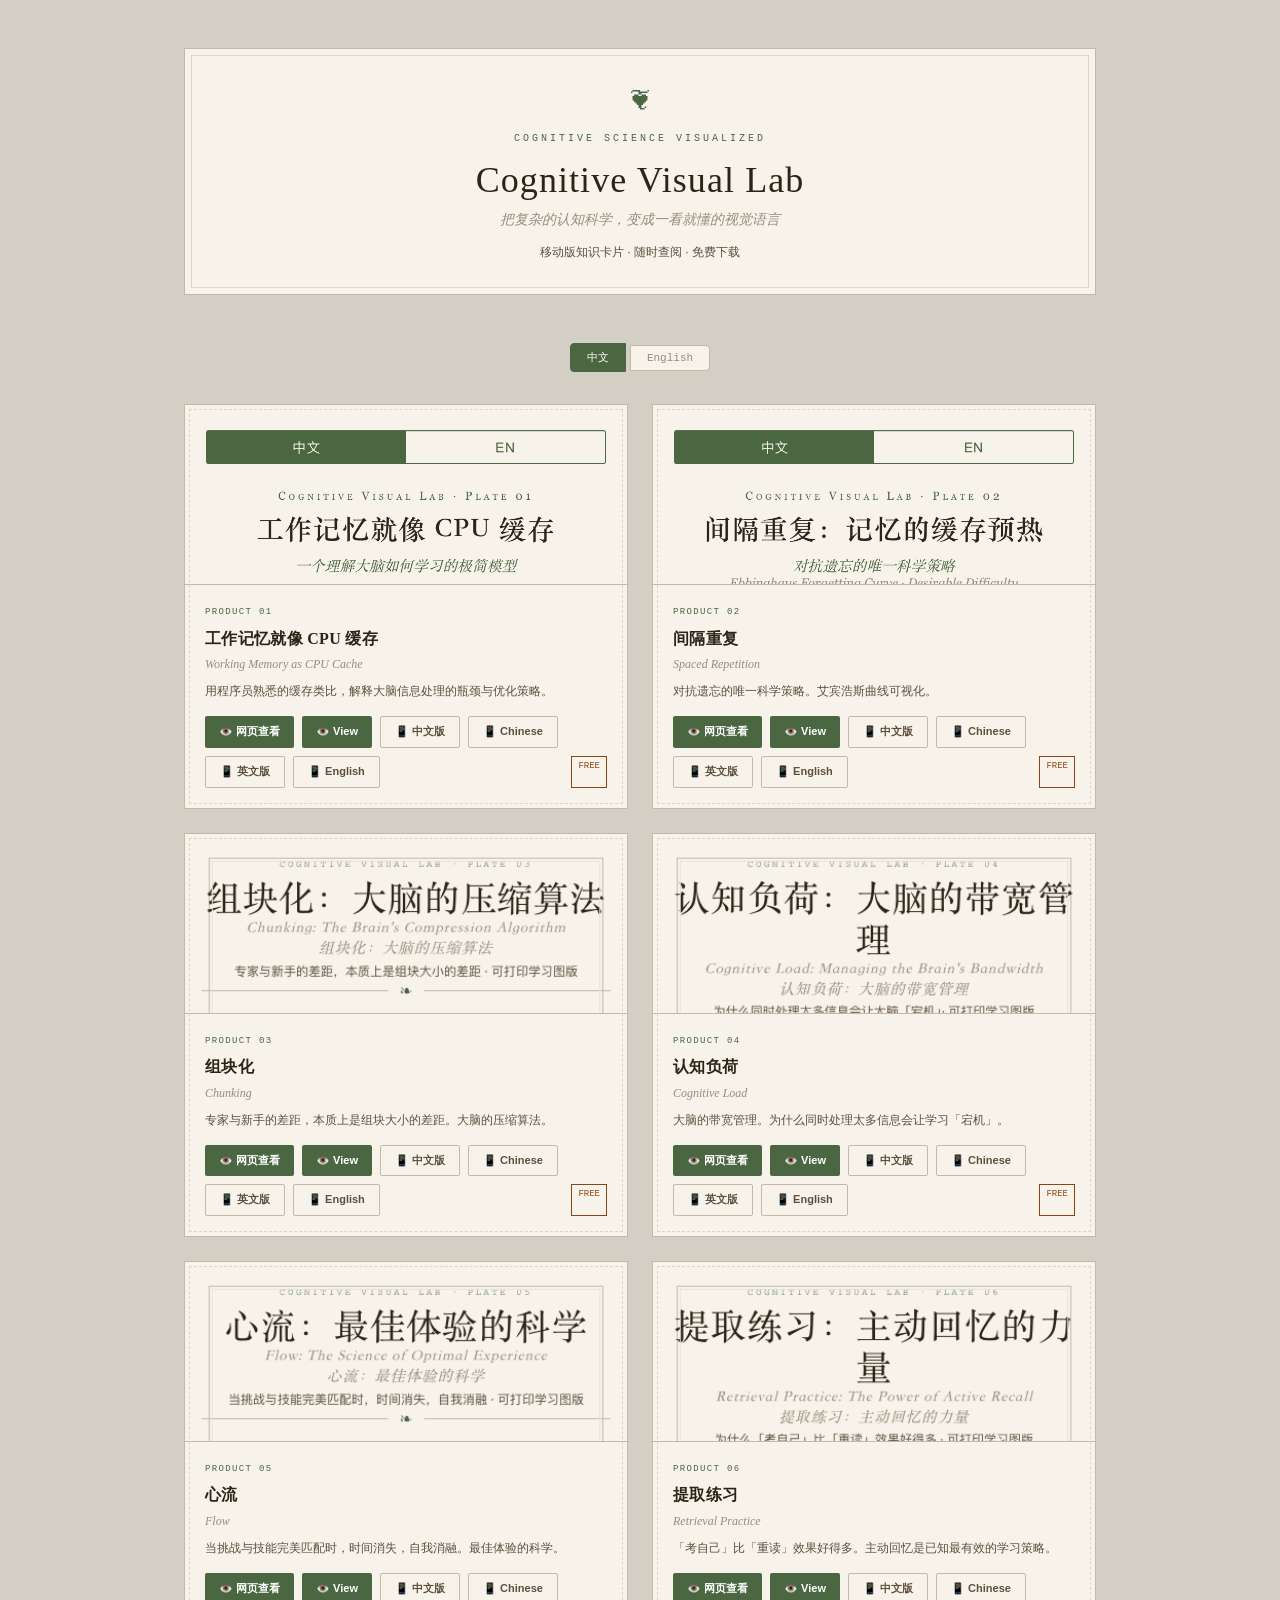
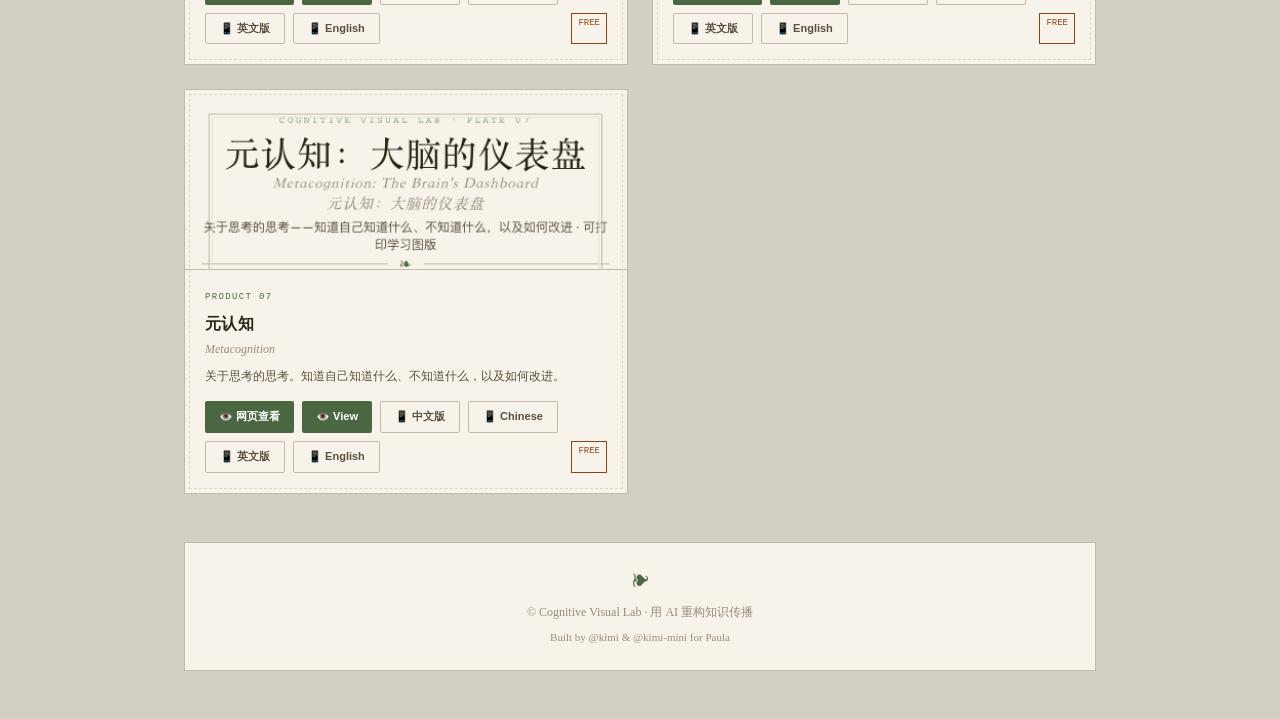
==== commit b5120af6: "feat: mobile-first redesign — drop landscape PDFs, index shows mobile PNGs - index.html: replace emo" ====
--- a/index.html
+++ b/index.html
@@ -169,6 +169,11 @@
   height: 100%;
   object-fit: cover;
   object-position: top;
+  transition: transform 0.3s ease;
+}
+
+.product-card:hover .product-preview img {
+  transform: scale(1.03);
 }
 
 .product-info {
@@ -309,8 +314,8 @@
     </h1>
     <p class="subtitle" data-lang="zh">把复杂的认知科学，变成一看就懂的视觉语言</p>
     <p class="subtitle" data-lang="en">Transforming complex cognitive science into visual language</p>
-    <p class="tagline" data-lang="zh">可打印信息图 · 学习海报 · 知识卡片</p>
-    <p class="tagline" data-lang="en">Printable Infographics · Study Posters · Knowledge Cards</p>
+    <p class="tagline" data-lang="zh">移动版知识卡片 · 随时查阅 · 免费下载</p>
+    <p class="tagline" data-lang="en">Mobile Knowledge Cards · Always Available · Free Download</p>
   </header>
 
   <div class="lang-bar">
@@ -321,7 +326,10 @@
   <section class="products">
     <!-- Product 01 -->
     <article class="product-card">
-      <div class="product-preview">⚡</div>
+      <div class="product-preview">
+        <img data-lang="zh" src="products/01-working-memory/assets/mobile-cn.png" alt="工作记忆就像 CPU 缓存">
+        <img data-lang="en" src="products/01-working-memory/assets/mobile-en.png" alt="Working Memory as CPU Cache">
+      </div>
       <div class="product-info">
         <div class="product-num">PRODUCT 01</div>
         <h2 class="product-title" data-lang="zh">工作记忆就像 CPU 缓存</h2>
@@ -331,19 +339,23 @@
         <p class="product-desc" data-lang="zh">用程序员熟悉的缓存类比，解释大脑信息处理的瓶颈与优化策略。</p>
         <p class="product-desc" data-lang="en">An analogy familiar to programmers, explaining the bottleneck and optimization of brain information processing.</p>
         <div class="product-actions">
-          <a href="products/01-working-memory/index.html" class="btn btn-primary" data-lang="zh">👁️ 网页版</a>
-          <a href="products/01-working-memory/index.html" class="btn btn-primary" data-lang="en">👁️ Web</a>
-          <a href="products/01-working-memory/assets/mobile-cn.png" class="btn btn-secondary" data-lang="zh">📱 中文版</a>
-          <a href="products/01-working-memory/assets/mobile-en.png" class="btn btn-secondary" data-lang="en">📱 English</a>
-          <span class="badge-done" data-lang="zh">已完成</span>
-          <span class="badge-done" data-lang="en">Done</span>
+          <a href="products/01-working-memory/mobile.html" class="btn btn-primary" data-lang="zh">👁️ 网页查看</a>
+          <a href="products/01-working-memory/mobile.html" class="btn btn-primary" data-lang="en">👁️ View</a>
+          <a href="products/01-working-memory/assets/mobile-cn.png" class="btn btn-secondary" data-lang="zh" download>📱 中文版</a>
+          <a href="products/01-working-memory/assets/mobile-cn.png" class="btn btn-secondary" data-lang="en" download>📱 Chinese</a>
+          <a href="products/01-working-memory/assets/mobile-en.png" class="btn btn-secondary" data-lang="zh" download>📱 英文版</a>
+          <a href="products/01-working-memory/assets/mobile-en.png" class="btn btn-secondary" data-lang="en" download>📱 English</a>
+          <span class="badge-free">FREE</span>
         </div>
       </div>
     </article>
 
     <!-- Product 02 -->
     <article class="product-card">
-      <div class="product-preview">⏱️</div>
+      <div class="product-preview">
+        <img data-lang="zh" src="products/02-spaced-repetition/assets/mobile-cn.png" alt="间隔重复">
+        <img data-lang="en" src="products/02-spaced-repetition/assets/mobile-en.png" alt="Spaced Repetition">
+      </div>
       <div class="product-info">
         <div class="product-num">PRODUCT 02</div>
         <h2 class="product-title" data-lang="zh">间隔重复</h2>
@@ -353,19 +365,23 @@
         <p class="product-desc" data-lang="zh">对抗遗忘的唯一科学策略。艾宾浩斯曲线可视化。</p>
         <p class="product-desc" data-lang="en">The only scientifically proven strategy against forgetting. Ebbinghaus curve visualization.</p>
         <div class="product-actions">
-          <a href="products/02-spaced-repetition/index.html" class="btn btn-primary" data-lang="zh">👁️ 网页版</a>
-          <a href="products/02-spaced-repetition/index.html" class="btn btn-primary" data-lang="en">👁️ Web</a>
-          <a href="products/02-spaced-repetition/assets/mobile-cn.png" class="btn btn-secondary" data-lang="zh">📱 中文版</a>
-          <a href="products/02-spaced-repetition/assets/mobile-en.png" class="btn btn-secondary" data-lang="en">📱 English</a>
-          <span class="badge-done" data-lang="zh">已完成 ★9.2</span>
-          <span class="badge-done" data-lang="en">Done ★9.2</span>
+          <a href="products/02-spaced-repetition/mobile.html" class="btn btn-primary" data-lang="zh">👁️ 网页查看</a>
+          <a href="products/02-spaced-repetition/mobile.html" class="btn btn-primary" data-lang="en">👁️ View</a>
+          <a href="products/02-spaced-repetition/assets/mobile-cn.png" class="btn btn-secondary" data-lang="zh" download>📱 中文版</a>
+          <a href="products/02-spaced-repetition/assets/mobile-cn.png" class="btn btn-secondary" data-lang="en" download>📱 Chinese</a>
+          <a href="products/02-spaced-repetition/assets/mobile-en.png" class="btn btn-secondary" data-lang="zh" download>📱 英文版</a>
+          <a href="products/02-spaced-repetition/assets/mobile-en.png" class="btn btn-secondary" data-lang="en" download>📱 English</a>
+          <span class="badge-free">FREE</span>
         </div>
       </div>
     </article>
 
     <!-- Product 03 -->
     <article class="product-card">
-      <div class="product-preview">🧩</div>
+      <div class="product-preview">
+        <img data-lang="zh" src="products/03-chunking/assets/mobile-cn.png" alt="组块化">
+        <img data-lang="en" src="products/03-chunking/assets/mobile-en.png" alt="Chunking">
+      </div>
       <div class="product-info">
         <div class="product-num">PRODUCT 03</div>
         <h2 class="product-title" data-lang="zh">组块化</h2>
@@ -375,19 +391,23 @@
         <p class="product-desc" data-lang="zh">专家与新手的差距，本质上是组块大小的差距。大脑的压缩算法。</p>
         <p class="product-desc" data-lang="en">The gap between experts and novices is the size of their chunks. The brain's compression algorithm.</p>
         <div class="product-actions">
-          <a href="products/03-chunking/index.html" class="btn btn-primary" data-lang="zh">👁️ 网页版</a>
-          <a href="products/03-chunking/index.html" class="btn btn-primary" data-lang="en">👁️ Web</a>
-          <a href="products/03-chunking/assets/mobile-cn.png" class="btn btn-secondary" data-lang="zh">📱 中文版</a>
-          <a href="products/03-chunking/assets/mobile-en.png" class="btn btn-secondary" data-lang="en">📱 English</a>
-          <span class="badge-done" data-lang="zh">已完成</span>
-          <span class="badge-done" data-lang="en">Done</span>
+          <a href="products/03-chunking/mobile.html" class="btn btn-primary" data-lang="zh">👁️ 网页查看</a>
+          <a href="products/03-chunking/mobile.html" class="btn btn-primary" data-lang="en">👁️ View</a>
+          <a href="products/03-chunking/assets/mobile-cn.png" class="btn btn-secondary" data-lang="zh" download>📱 中文版</a>
+          <a href="products/03-chunking/assets/mobile-cn.png" class="btn btn-secondary" data-lang="en" download>📱 Chinese</a>
+          <a href="products/03-chunking/assets/mobile-en.png" class="btn btn-secondary" data-lang="zh" download>📱 英文版</a>
+          <a href="products/03-chunking/assets/mobile-en.png" class="btn btn-secondary" data-lang="en" download>📱 English</a>
+          <span class="badge-free">FREE</span>
         </div>
       </div>
     </article>
 
     <!-- Product 04 -->
     <article class="product-card">
-      <div class="product-preview">🎚️</div>
+      <div class="product-preview">
+        <img data-lang="zh" src="products/04-cognitive-load/assets/mobile-cn.png" alt="认知负荷">
+        <img data-lang="en" src="products/04-cognitive-load/assets/mobile-en.png" alt="Cognitive Load">
+      </div>
       <div class="product-info">
         <div class="product-num">PRODUCT 04</div>
         <h2 class="product-title" data-lang="zh">认知负荷</h2>
@@ -395,21 +415,25 @@
         <p class="product-title-en" data-lang="zh">Cognitive Load</p>
         <p class="product-title-en" data-lang="en">认知负荷</p>
         <p class="product-desc" data-lang="zh">大脑的带宽管理。为什么同时处理太多信息会让学习「宕机」。</p>
-        <p class="product-desc" data-lang="en">The brain's bandwidth management. Why too much information at once makes learning "freeze."</p>
-        <div class="product-actions">
-          <a href="products/04-cognitive-load/index.html" class="btn btn-primary" data-lang="zh">👁️ 网页版</a>
-          <a href="products/04-cognitive-load/index.html" class="btn btn-primary" data-lang="en">👁️ Web</a>
-          <a href="products/04-cognitive-load/assets/mobile-cn.png" class="btn btn-secondary" data-lang="zh">📱 中文版</a>
-          <a href="products/04-cognitive-load/assets/mobile-en.png" class="btn btn-secondary" data-lang="en">📱 English</a>
-          <span class="badge-done" data-lang="zh">已完成</span>
-          <span class="badge-done" data-lang="en">Done</span>
+        <p class="product-desc" data-lang="en">The brain's bandwidth management. Why too much information at once makes learning freeze.</p>
+        <div class="product-actions">
+          <a href="products/04-cognitive-load/mobile.html" class="btn btn-primary" data-lang="zh">👁️ 网页查看</a>
+          <a href="products/04-cognitive-load/mobile.html" class="btn btn-primary" data-lang="en">👁️ View</a>
+          <a href="products/04-cognitive-load/assets/mobile-cn.png" class="btn btn-secondary" data-lang="zh" download>📱 中文版</a>
+          <a href="products/04-cognitive-load/assets/mobile-cn.png" class="btn btn-secondary" data-lang="en" download>📱 Chinese</a>
+          <a href="products/04-cognitive-load/assets/mobile-en.png" class="btn btn-secondary" data-lang="zh" download>📱 英文版</a>
+          <a href="products/04-cognitive-load/assets/mobile-en.png" class="btn btn-secondary" data-lang="en" download>📱 English</a>
+          <span class="badge-free">FREE</span>
         </div>
       </div>
     </article>
 
     <!-- Product 05 -->
     <article class="product-card">
-      <div class="product-preview">🌊</div>
+      <div class="product-preview">
+        <img data-lang="zh" src="products/05-flow/assets/mobile-cn.png" alt="心流">
+        <img data-lang="en" src="products/05-flow/assets/mobile-en.png" alt="Flow">
+      </div>
       <div class="product-info">
         <div class="product-num">PRODUCT 05</div>
         <h2 class="product-title" data-lang="zh">心流</h2>
@@ -419,19 +443,23 @@
         <p class="product-desc" data-lang="zh">当挑战与技能完美匹配时，时间消失，自我消融。最佳体验的科学。</p>
         <p class="product-desc" data-lang="en">When challenge perfectly matches skill, time vanishes, self dissolves. The science of optimal experience.</p>
         <div class="product-actions">
-          <a href="products/05-flow/index.html" class="btn btn-primary" data-lang="zh">👁️ 网页版</a>
-          <a href="products/05-flow/index.html" class="btn btn-primary" data-lang="en">👁️ Web</a>
-          <a href="products/05-flow/assets/mobile-cn.png" class="btn btn-secondary" data-lang="zh">📱 中文版</a>
-          <a href="products/05-flow/assets/mobile-en.png" class="btn btn-secondary" data-lang="en">📱 English</a>
-          <span class="badge-done" data-lang="zh">已完成</span>
-          <span class="badge-done" data-lang="en">Done</span>
+          <a href="products/05-flow/mobile.html" class="btn btn-primary" data-lang="zh">👁️ 网页查看</a>
+          <a href="products/05-flow/mobile.html" class="btn btn-primary" data-lang="en">👁️ View</a>
+          <a href="products/05-flow/assets/mobile-cn.png" class="btn btn-secondary" data-lang="zh" download>📱 中文版</a>
+          <a href="products/05-flow/assets/mobile-cn.png" class="btn btn-secondary" data-lang="en" download>📱 Chinese</a>
+          <a href="products/05-flow/assets/mobile-en.png" class="btn btn-secondary" data-lang="zh" download>📱 英文版</a>
+          <a href="products/05-flow/assets/mobile-en.png" class="btn btn-secondary" data-lang="en" download>📱 English</a>
+          <span class="badge-free">FREE</span>
         </div>
       </div>
     </article>
 
     <!-- Product 06 -->
     <article class="product-card">
-      <div class="product-preview">🧠</div>
+      <div class="product-preview">
+        <img data-lang="zh" src="products/06-retrieval-practice/assets/mobile-cn.png" alt="提取练习">
+        <img data-lang="en" src="products/06-retrieval-practice/assets/mobile-en.png" alt="Retrieval Practice">
+      </div>
       <div class="product-info">
         <div class="product-num">PRODUCT 06</div>
         <h2 class="product-title" data-lang="zh">提取练习</h2>
@@ -441,19 +469,23 @@
         <p class="product-desc" data-lang="zh">「考自己」比「重读」效果好得多。主动回忆是已知最有效的学习策略。</p>
         <p class="product-desc" data-lang="en">Testing yourself beats re-reading by 2×. Active recall is the most effective known learning strategy.</p>
         <div class="product-actions">
-          <a href="products/06-retrieval-practice/index.html" class="btn btn-primary" data-lang="zh">👁️ 网页版</a>
-          <a href="products/06-retrieval-practice/index.html" class="btn btn-primary" data-lang="en">👁️ Web</a>
-          <a href="products/06-retrieval-practice/assets/mobile-cn.png" class="btn btn-secondary" data-lang="zh">📱 中文版</a>
-          <a href="products/06-retrieval-practice/assets/mobile-en.png" class="btn btn-secondary" data-lang="en">📱 English</a>
-          <span class="badge-done" data-lang="zh">已完成</span>
-          <span class="badge-done" data-lang="en">Done</span>
+          <a href="products/06-retrieval-practice/mobile.html" class="btn btn-primary" data-lang="zh">👁️ 网页查看</a>
+          <a href="products/06-retrieval-practice/mobile.html" class="btn btn-primary" data-lang="en">👁️ View</a>
+          <a href="products/06-retrieval-practice/assets/mobile-cn.png" class="btn btn-secondary" data-lang="zh" download>📱 中文版</a>
+          <a href="products/06-retrieval-practice/assets/mobile-cn.png" class="btn btn-secondary" data-lang="en" download>📱 Chinese</a>
+          <a href="products/06-retrieval-practice/assets/mobile-en.png" class="btn btn-secondary" data-lang="zh" download>📱 英文版</a>
+          <a href="products/06-retrieval-practice/assets/mobile-en.png" class="btn btn-secondary" data-lang="en" download>📱 English</a>
+          <span class="badge-free">FREE</span>
         </div>
       </div>
     </article>
 
     <!-- Product 07 -->
     <article class="product-card">
-      <div class="product-preview">🔮</div>
+      <div class="product-preview">
+        <img data-lang="zh" src="products/07-metacognition/assets/mobile-cn.png" alt="元认知">
+        <img data-lang="en" src="products/07-metacognition/assets/mobile-en.png" alt="Metacognition">
+      </div>
       <div class="product-info">
         <div class="product-num">PRODUCT 07</div>
         <h2 class="product-title" data-lang="zh">元认知</h2>
@@ -463,15 +495,17 @@
         <p class="product-desc" data-lang="zh">关于思考的思考。知道自己知道什么、不知道什么，以及如何改进。</p>
         <p class="product-desc" data-lang="en">Thinking about thinking. Knowing what you know, what you don't, and how to improve.</p>
         <div class="product-actions">
-          <a href="products/07-metacognition/index.html" class="btn btn-primary" data-lang="zh">👁️ 网页版</a>
-          <a href="products/07-metacognition/index.html" class="btn btn-primary" data-lang="en">👁️ Web</a>
-          <a href="products/07-metacognition/assets/mobile-cn.png" class="btn btn-secondary" data-lang="zh">📱 中文版</a>
-          <a href="products/07-metacognition/assets/mobile-en.png" class="btn btn-secondary" data-lang="en">📱 English</a>
-          <span class="badge-done" data-lang="zh">已完成</span>
-          <span class="badge-done" data-lang="en">Done</span>
-        </div>
-      </div>
-    </article>
+          <a href="products/07-metacognition/mobile.html" class="btn btn-primary" data-lang="zh">👁️ 网页查看</a>
+          <a href="products/07-metacognition/mobile.html" class="btn btn-primary" data-lang="en">👁️ View</a>
+          <a href="products/07-metacognition/assets/mobile-cn.png" class="btn btn-secondary" data-lang="zh" download>📱 中文版</a>
+          <a href="products/07-metacognition/assets/mobile-cn.png" class="btn btn-secondary" data-lang="en" download>📱 Chinese</a>
+          <a href="products/07-metacognition/assets/mobile-en.png" class="btn btn-secondary" data-lang="zh" download>📱 英文版</a>
+          <a href="products/07-metacognition/assets/mobile-en.png" class="btn btn-secondary" data-lang="en" download>📱 English</a>
+          <span class="badge-free">FREE</span>
+        </div>
+      </div>
+    </article>
+
   </section>
 
   <footer>
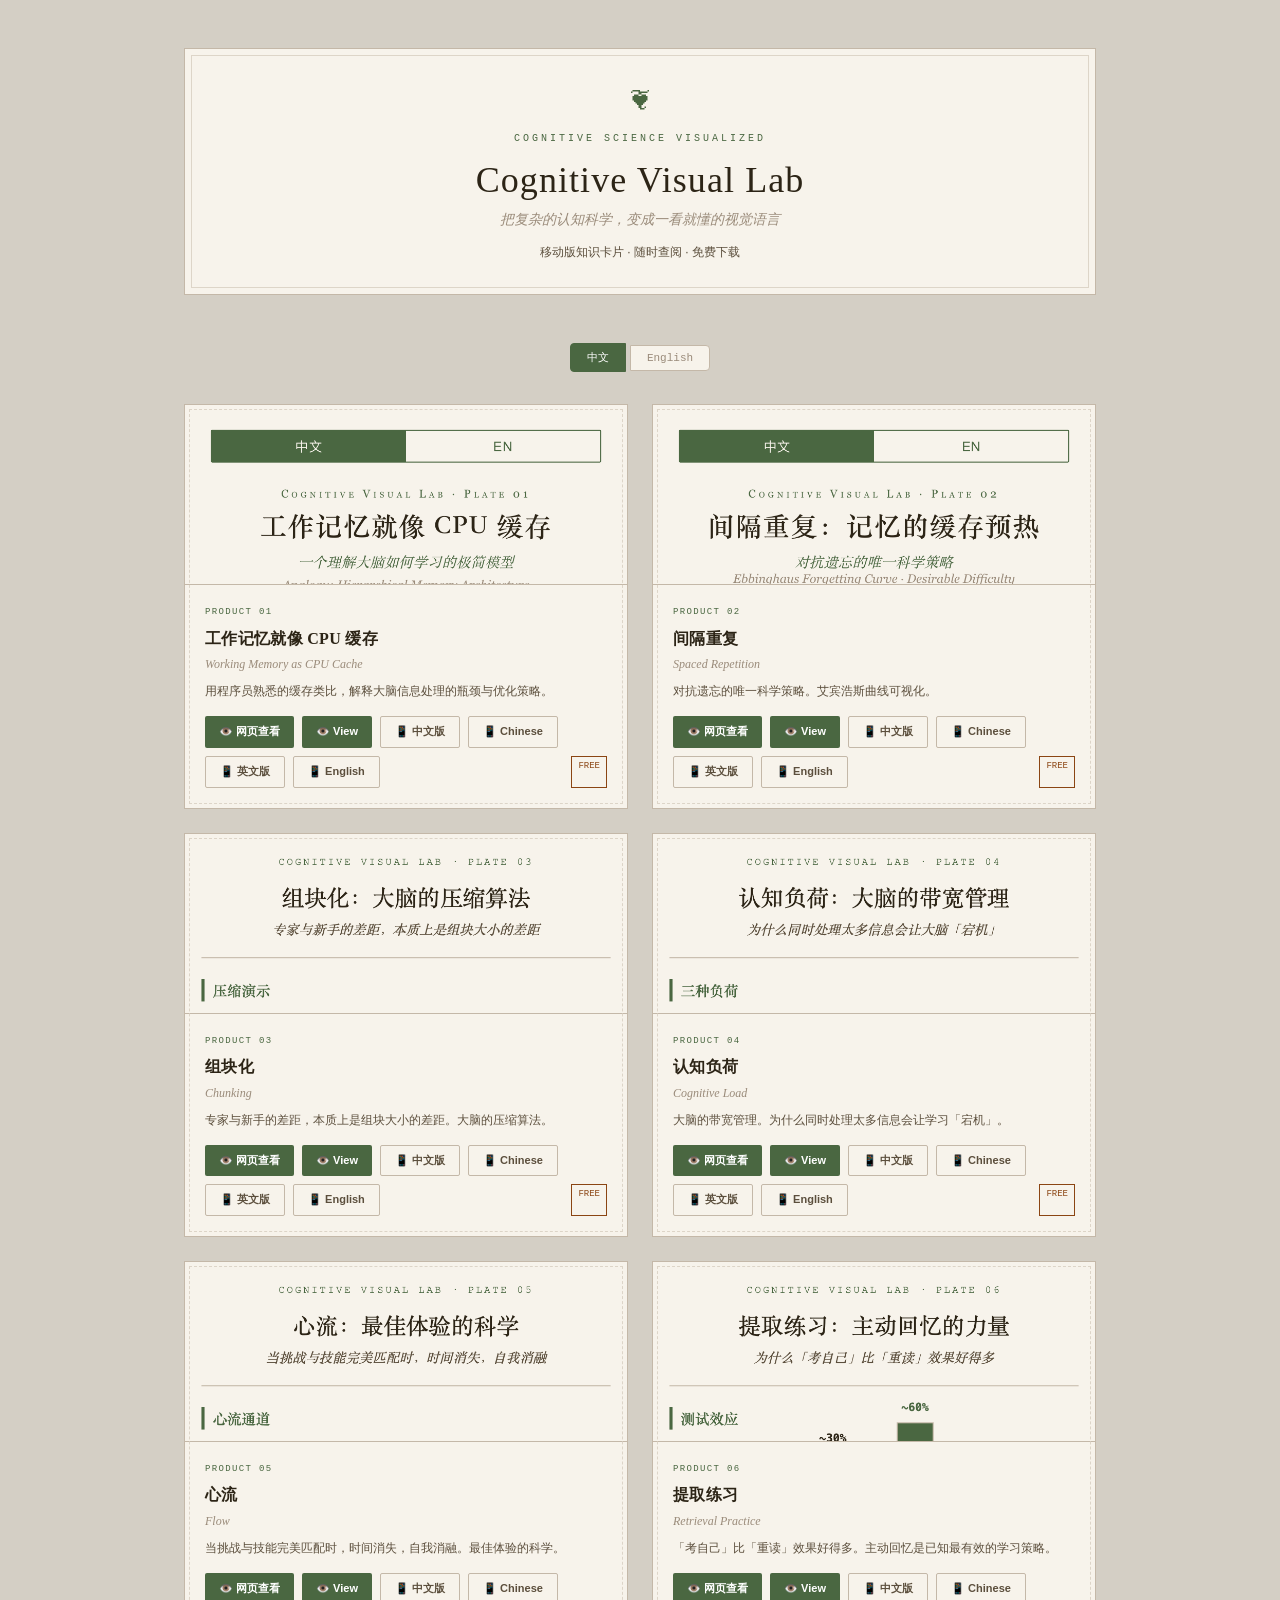
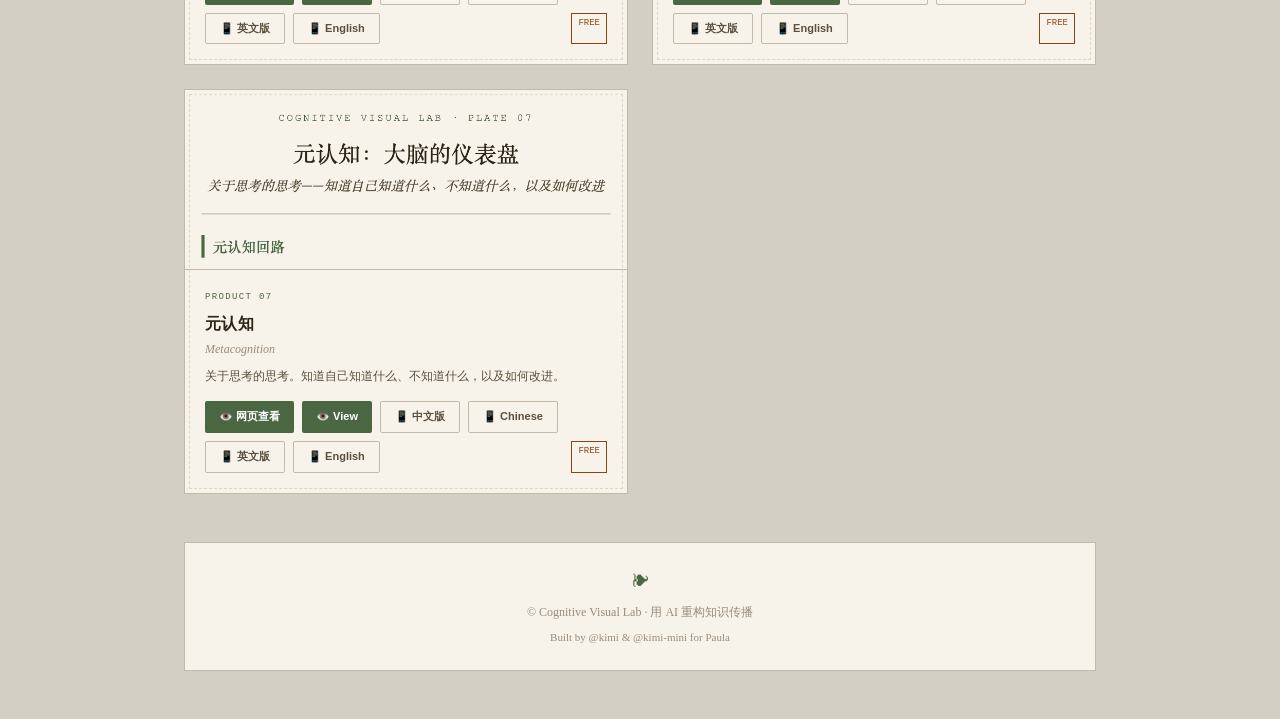
==== commit 943ef375: "feat: preview images link to mobile.html; add mobile-screenshot skill note - index.html: wrap produc" ====
--- a/index.html
+++ b/index.html
@@ -164,6 +164,11 @@
   overflow: hidden;
 }
 
+.product-preview a {
+  display: block;
+  width: 100%;
+  height: 100%;
+}
 .product-preview img {
   width: 100%;
   height: 100%;
@@ -327,8 +332,10 @@
     <!-- Product 01 -->
     <article class="product-card">
       <div class="product-preview">
-        <img data-lang="zh" src="products/01-working-memory/assets/mobile-cn.png" alt="工作记忆就像 CPU 缓存">
-        <img data-lang="en" src="products/01-working-memory/assets/mobile-en.png" alt="Working Memory as CPU Cache">
+        <a href="products/01-working-memory/mobile.html">
+          <img data-lang="zh" src="products/01-working-memory/assets/mobile-cn.png" alt="工作记忆就像 CPU 缓存">
+          <img data-lang="en" src="products/01-working-memory/assets/mobile-en.png" alt="Working Memory as CPU Cache">
+        </a>
       </div>
       <div class="product-info">
         <div class="product-num">PRODUCT 01</div>
@@ -353,8 +360,10 @@
     <!-- Product 02 -->
     <article class="product-card">
       <div class="product-preview">
-        <img data-lang="zh" src="products/02-spaced-repetition/assets/mobile-cn.png" alt="间隔重复">
-        <img data-lang="en" src="products/02-spaced-repetition/assets/mobile-en.png" alt="Spaced Repetition">
+        <a href="products/02-spaced-repetition/mobile.html">
+          <img data-lang="zh" src="products/02-spaced-repetition/assets/mobile-cn.png" alt="间隔重复">
+          <img data-lang="en" src="products/02-spaced-repetition/assets/mobile-en.png" alt="Spaced Repetition">
+        </a>
       </div>
       <div class="product-info">
         <div class="product-num">PRODUCT 02</div>
@@ -379,8 +388,10 @@
     <!-- Product 03 -->
     <article class="product-card">
       <div class="product-preview">
-        <img data-lang="zh" src="products/03-chunking/assets/mobile-cn.png" alt="组块化">
-        <img data-lang="en" src="products/03-chunking/assets/mobile-en.png" alt="Chunking">
+        <a href="products/03-chunking/mobile.html">
+          <img data-lang="zh" src="products/03-chunking/assets/mobile-cn.png" alt="组块化">
+          <img data-lang="en" src="products/03-chunking/assets/mobile-en.png" alt="Chunking">
+        </a>
       </div>
       <div class="product-info">
         <div class="product-num">PRODUCT 03</div>
@@ -405,8 +416,10 @@
     <!-- Product 04 -->
     <article class="product-card">
       <div class="product-preview">
-        <img data-lang="zh" src="products/04-cognitive-load/assets/mobile-cn.png" alt="认知负荷">
-        <img data-lang="en" src="products/04-cognitive-load/assets/mobile-en.png" alt="Cognitive Load">
+        <a href="products/04-cognitive-load/mobile.html">
+          <img data-lang="zh" src="products/04-cognitive-load/assets/mobile-cn.png" alt="认知负荷">
+          <img data-lang="en" src="products/04-cognitive-load/assets/mobile-en.png" alt="Cognitive Load">
+        </a>
       </div>
       <div class="product-info">
         <div class="product-num">PRODUCT 04</div>
@@ -431,8 +444,10 @@
     <!-- Product 05 -->
     <article class="product-card">
       <div class="product-preview">
-        <img data-lang="zh" src="products/05-flow/assets/mobile-cn.png" alt="心流">
-        <img data-lang="en" src="products/05-flow/assets/mobile-en.png" alt="Flow">
+        <a href="products/05-flow/mobile.html">
+          <img data-lang="zh" src="products/05-flow/assets/mobile-cn.png" alt="心流">
+          <img data-lang="en" src="products/05-flow/assets/mobile-en.png" alt="Flow">
+        </a>
       </div>
       <div class="product-info">
         <div class="product-num">PRODUCT 05</div>
@@ -457,8 +472,10 @@
     <!-- Product 06 -->
     <article class="product-card">
       <div class="product-preview">
-        <img data-lang="zh" src="products/06-retrieval-practice/assets/mobile-cn.png" alt="提取练习">
-        <img data-lang="en" src="products/06-retrieval-practice/assets/mobile-en.png" alt="Retrieval Practice">
+        <a href="products/06-retrieval-practice/mobile.html">
+          <img data-lang="zh" src="products/06-retrieval-practice/assets/mobile-cn.png" alt="提取练习">
+          <img data-lang="en" src="products/06-retrieval-practice/assets/mobile-en.png" alt="Retrieval Practice">
+        </a>
       </div>
       <div class="product-info">
         <div class="product-num">PRODUCT 06</div>
@@ -483,8 +500,10 @@
     <!-- Product 07 -->
     <article class="product-card">
       <div class="product-preview">
-        <img data-lang="zh" src="products/07-metacognition/assets/mobile-cn.png" alt="元认知">
-        <img data-lang="en" src="products/07-metacognition/assets/mobile-en.png" alt="Metacognition">
+        <a href="products/07-metacognition/mobile.html">
+          <img data-lang="zh" src="products/07-metacognition/assets/mobile-cn.png" alt="元认知">
+          <img data-lang="en" src="products/07-metacognition/assets/mobile-en.png" alt="Metacognition">
+        </a>
       </div>
       <div class="product-info">
         <div class="product-num">PRODUCT 07</div>
